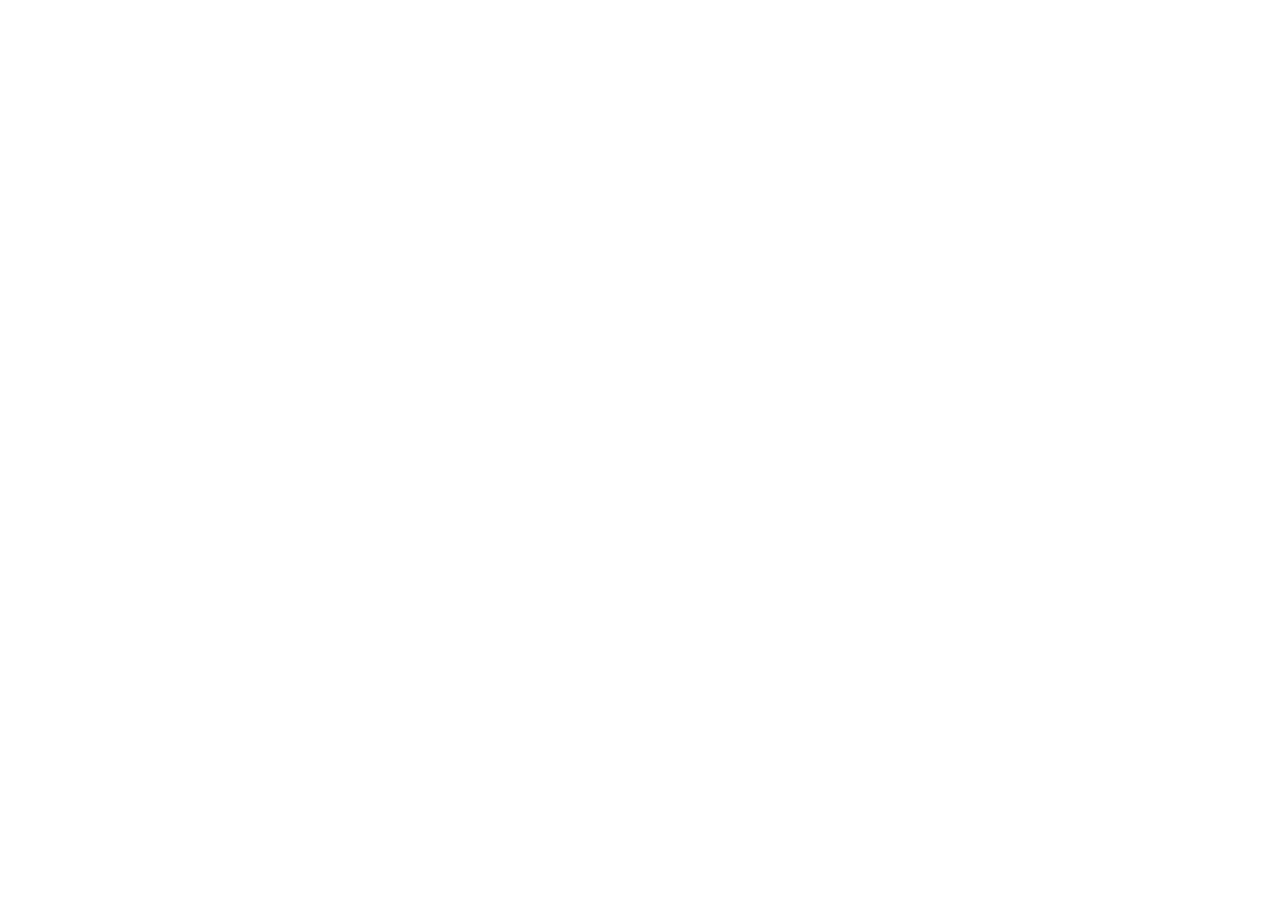
==== avances.html @ f936191b "Initial commit: estructura inicial del proyecto" ====
<!doctype html>
<html lang="es">
<head>
  <meta charset="utf-8">
  <meta name="viewport" content="width=device-width, initial-scale=1">
  <meta name="description" content="Sitio informativo del proyecto Trueque de Conocimiento.">
  <title>Avances | Trueque de Conocimiento</title>
  <!-- Materialize CSS: CDN requerido por la actividad. -->
  <link rel="stylesheet" href="https://cdnjs.cloudflare.com/ajax/libs/materialize/1.0.0/css/materialize.min.css">
  <link rel="stylesheet" href="css/style.css">
</head>
<body>
  <!-- Estructura inicial: desarrollar contenido en una etapa posterior. -->

  <!-- Materialize JavaScript: CDN requerido por la actividad. -->
  <script src="https://cdnjs.cloudflare.com/ajax/libs/materialize/1.0.0/js/materialize.min.js"></script>
  <script src="js/main.js"></script>
</body>
</html>
---- css/style.css ----
/* Estilos propios del sitio. Definir aquí la paleta y los componentes. */
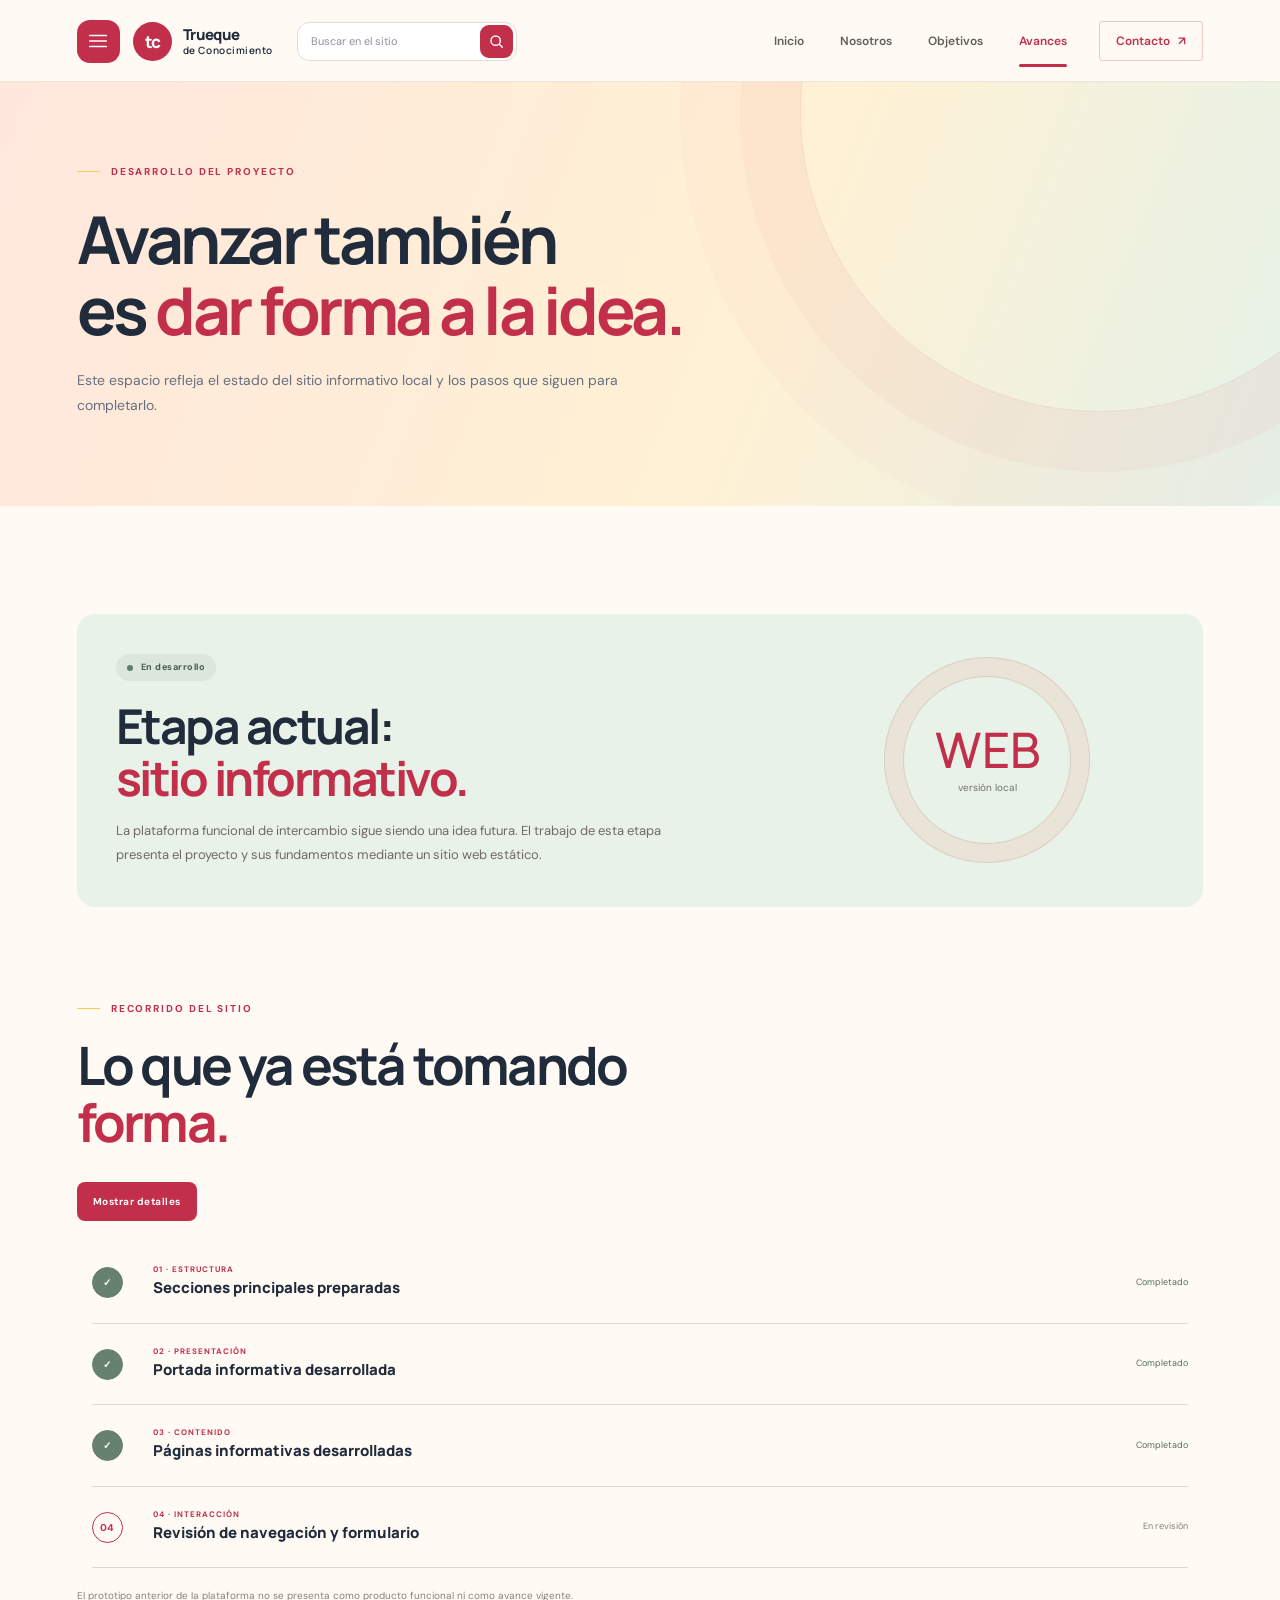
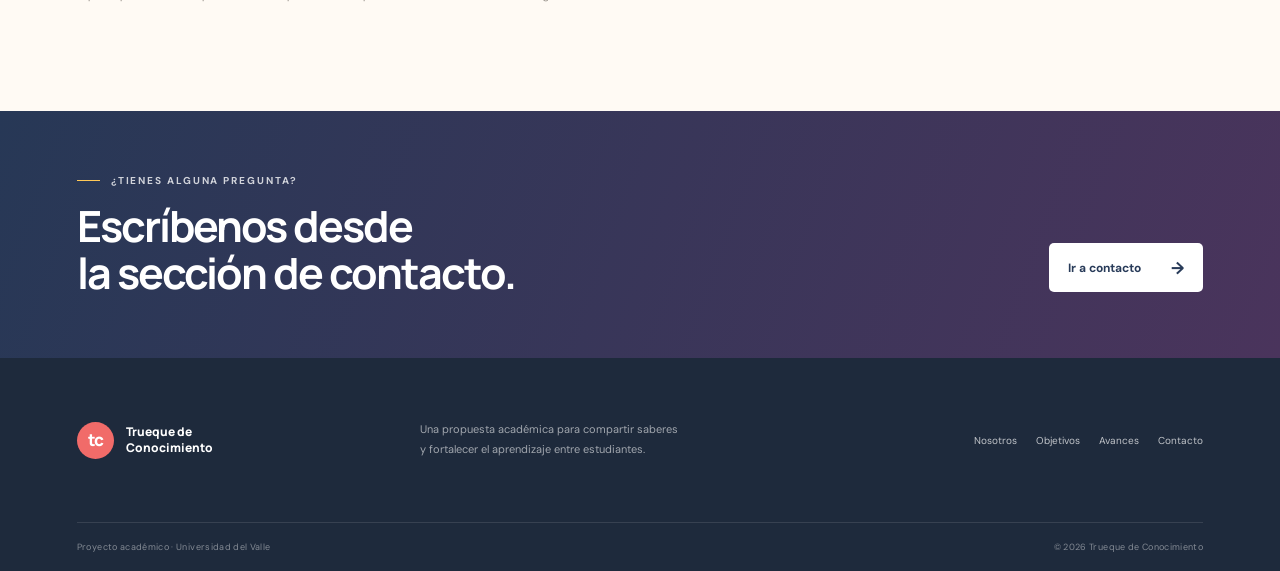
==== commit 3f2d780e: "Implementa estilos base y contenido de las páginas" ====
--- a/avances.html
+++ b/avances.html
@@ -1,19 +1,221 @@
 <!doctype html>
 <html lang="es">
-<head>
-  <meta charset="utf-8">
-  <meta name="viewport" content="width=device-width, initial-scale=1">
-  <meta name="description" content="Sitio informativo del proyecto Trueque de Conocimiento.">
-  <title>Avances | Trueque de Conocimiento</title>
-  <!-- Materialize CSS: CDN requerido por la actividad. -->
-  <link rel="stylesheet" href="https://cdnjs.cloudflare.com/ajax/libs/materialize/1.0.0/css/materialize.min.css">
-  <link rel="stylesheet" href="css/style.css">
-</head>
-<body>
-  <!-- Estructura inicial: desarrollar contenido en una etapa posterior. -->
-
-  <!-- Materialize JavaScript: CDN requerido por la actividad. -->
-  <script src="https://cdnjs.cloudflare.com/ajax/libs/materialize/1.0.0/js/materialize.min.js"></script>
-  <script src="js/main.js"></script>
-</body>
+  <head>
+    <meta charset="utf-8" />
+    <meta name="viewport" content="width=device-width, initial-scale=1" />
+    <meta
+      name="description"
+      content="Estado actual y próximos pasos del sitio informativo Trueque de Conocimiento."
+    />
+    <title>Avances | Trueque de Conocimiento</title>
+    <link rel="preconnect" href="https://fonts.googleapis.com" />
+    <link rel="preconnect" href="https://fonts.gstatic.com" crossorigin />
+    <link
+      href="https://fonts.googleapis.com/css2?family=DM+Sans:wght@400;500;600;700&family=Manrope:wght@400;500;600;700;800&display=swap"
+      rel="stylesheet"
+    />
+    <link
+      rel="stylesheet"
+      href="https://cdnjs.cloudflare.com/ajax/libs/materialize/1.0.0/css/materialize.min.css"
+    />
+    <link rel="stylesheet" href="css/style.css" />
+  </head>
+  <body>
+    <header>
+      <nav class="site-nav" aria-label="Navegación principal">
+        <div class="nav-wrapper container">
+          <a class="brand-logo" href="index.html" aria-label="Trueque de Conocimiento, inicio"
+            ><span class="brand-mark" aria-hidden="true">tc</span
+            ><span class="brand-name">Trueque<span>de Conocimiento</span></span></a
+          >
+          <a
+            href="#menu-movil"
+            data-target="menu-movil"
+            class="sidenav-trigger"
+            aria-label="Abrir menú"
+            ><svg viewBox="0 0 24 24" aria-hidden="true"><path d="M3 6h18M3 12h18M3 18h18" /></svg
+          ></a>
+          <form class="site-search" id="site-search-form" role="search">
+            <label class="visually-hidden" for="site-search">Buscar en el sitio</label
+            ><input
+              id="site-search"
+              name="q"
+              type="search"
+              placeholder="Buscar en el sitio"
+              autocomplete="off"
+              aria-controls="site-search-results"
+            /><button type="submit" aria-label="Buscar">
+              <svg viewBox="0 0 24 24" aria-hidden="true">
+                <circle cx="10.8" cy="10.8" r="6.6" />
+                <path d="m16 16 4.2 4.2" />
+              </svg>
+            </button>
+            <div
+              class="search-results"
+              id="site-search-results"
+              role="region"
+              aria-label="Resultados de búsqueda"
+              aria-live="polite"
+              hidden
+            ></div>
+          </form>
+          <ul class="right hide-on-med-and-down nav-links">
+            <li><a href="index.html">Inicio</a></li>
+            <li><a href="nosotros.html">Nosotros</a></li>
+            <li><a href="objetivos.html">Objetivos</a></li>
+            <li class="active"><a href="avances.html" aria-current="page">Avances</a></li>
+            <li>
+              <a class="nav-contact" href="contacto.html"
+                >Contacto <span aria-hidden="true">↗</span></a
+              >
+            </li>
+          </ul>
+        </div>
+      </nav>
+      <ul class="sidenav" id="menu-movil" aria-label="Menú de navegación">
+        <li class="mobile-brand">
+          <a href="index.html"
+            ><span class="brand-mark" aria-hidden="true">tc</span>Trueque de Conocimiento</a
+          >
+        </li>
+        <li><a href="index.html">Inicio</a></li>
+        <li><a href="nosotros.html">Nosotros</a></li>
+        <li><a href="objetivos.html">Objetivos</a></li>
+        <li class="active"><a href="avances.html" aria-current="page">Avances</a></li>
+        <li><a href="contacto.html">Contacto</a></li>
+      </ul>
+    </header>
+    <main>
+      <section class="page-hero">
+        <div class="container">
+          <p class="eyebrow"><span></span> Desarrollo del proyecto</p>
+          <h1>Avanzar también<br />es <em>dar forma a la idea.</em></h1>
+          <p>
+            Este espacio refleja el estado del sitio informativo local y los pasos que siguen para
+            completarlo.
+          </p>
+        </div>
+      </section>
+      <section class="section-space">
+        <div class="container">
+          <div class="progress-summary">
+            <div>
+              <span class="status-pill"><span></span> En desarrollo</span>
+              <h2>Etapa actual:<br /><em>sitio informativo.</em></h2>
+              <p>
+                La plataforma funcional de intercambio sigue siendo una idea futura. El trabajo de
+                esta etapa presenta el proyecto y sus fundamentos mediante un sitio web estático.
+              </p>
+            </div>
+            <div class="progress-graphic" aria-label="Sitio informativo local">
+              <div class="progress-ring"><strong>WEB</strong><span>versión local</span></div>
+            </div>
+          </div>
+          <div class="section-heading timeline-heading">
+            <div>
+              <p class="eyebrow eyebrow-dark"><span></span> Recorrido del sitio</p>
+              <h2>Lo que ya está tomando<br /><em>forma.</em></h2>
+            </div>
+          </div>
+          <div class="advance-controls" aria-label="Controles de visualización de avances">
+            <button
+              class="btn advance-action"
+              id="toggle-advance-details"
+              type="button"
+              aria-expanded="false"
+              aria-controls="advance-timeline"
+            >
+              Mostrar detalles
+            </button>
+          </div>
+          <div class="timeline-list" id="advance-timeline">
+            <article class="timeline-item complete">
+              <span class="timeline-marker">✓</span>
+              <div>
+                <p>01 · ESTRUCTURA</p>
+                <h3>Secciones principales preparadas</h3>
+                <span class="advance-detail" hidden
+                  >Inicio, Nosotros, Objetivos, Avances y Contacto cuentan con navegación
+                  común.</span
+                >
+              </div>
+              <span class="timeline-state">Completado</span>
+            </article>
+            <article class="timeline-item complete">
+              <span class="timeline-marker">✓</span>
+              <div>
+                <p>02 · PRESENTACIÓN</p>
+                <h3>Portada informativa desarrollada</h3>
+                <span class="advance-detail" hidden
+                  >La página inicial comunica el propósito de la propuesta y sus áreas de
+                  interés.</span
+                >
+              </div>
+              <span class="timeline-state">Completado</span>
+            </article>
+            <article class="timeline-item complete">
+              <span class="timeline-marker">✓</span>
+              <div>
+                <p>03 · CONTENIDO</p>
+                <h3>Páginas informativas desarrolladas</h3>
+                <span class="advance-detail" hidden
+                  >Se presentan misión, visión, objetivos y el estado real del proyecto.</span
+                >
+              </div>
+              <span class="timeline-state">Completado</span>
+            </article>
+            <article class="timeline-item current">
+              <span class="timeline-marker">04</span>
+              <div>
+                <p>04 · INTERACCIÓN</p>
+                <h3>Revisión de navegación y formulario</h3>
+                <span class="advance-detail" hidden
+                  >El menú y los enlaces recorren el sitio; el formulario valida los campos
+                  localmente.</span
+                >
+              </div>
+              <span class="timeline-state">En revisión</span>
+            </article>
+          </div>
+          <p class="proposal-caption">
+            El prototipo anterior de la plataforma no se presenta como producto funcional ni como
+            avance vigente.
+          </p>
+        </div>
+      </section>
+      <section class="page-cta">
+        <div class="container">
+          <div>
+            <p class="eyebrow"><span></span> ¿Tienes alguna pregunta?</p>
+            <h2>Escríbenos desde<br />la sección de contacto.</h2>
+          </div>
+          <a class="btn-large light-button" href="contacto.html"
+            >Ir a contacto <span aria-hidden="true">→</span></a
+          >
+        </div>
+      </section>
+    </main>
+    <footer class="site-footer">
+      <div class="container footer-main">
+        <a class="footer-brand" href="index.html"
+          ><span class="brand-mark" aria-hidden="true">tc</span
+          ><span>Trueque de<br />Conocimiento</span></a
+        >
+        <p>
+          Una propuesta académica para compartir saberes<br />y fortalecer el aprendizaje entre
+          estudiantes.
+        </p>
+        <nav aria-label="Navegación del pie de página">
+          <a href="nosotros.html">Nosotros</a><a href="objetivos.html">Objetivos</a
+          ><a href="avances.html">Avances</a><a href="contacto.html">Contacto</a>
+        </nav>
+      </div>
+      <div class="container footer-bottom">
+        <span>Proyecto académico · Universidad del Valle</span
+        ><span>© <span id="current-year">2026</span> Trueque de Conocimiento</span>
+      </div>
+    </footer>
+    <script src="https://cdnjs.cloudflare.com/ajax/libs/materialize/1.0.0/js/materialize.min.js"></script>
+    <script src="js/main.js"></script>
+  </body>
 </html>
--- a/css/style.css
+++ b/css/style.css
@@ -1 +1,2407 @@
-/* Estilos propios del sitio. Definir aquí la paleta y los componentes. */
+:root {
+  --red: #c12f4b;
+  --red-dark: #48243b;
+  --red-light: #f16b69;
+  --ink: #202b3b;
+  --muted: #727987;
+  --paper: #fffaf4;
+  --sand: #f5eee4;
+  --green: #247d6d;
+  --gold: #ffc857;
+  --body-font: "DM Sans", sans-serif;
+  --display-font: "Manrope", sans-serif;
+}
+
+html {
+  scroll-behavior: smooth;
+}
+body {
+  margin: 0;
+  color: var(--ink);
+  background: var(--paper);
+  font-family: var(--body-font);
+  font-size: 16px;
+  -webkit-font-smoothing: antialiased;
+}
+a {
+  color: inherit;
+}
+.container {
+  width: min(1160px, 88%);
+}
+.site-nav {
+  height: 82px;
+  line-height: 82px;
+  background: var(--paper);
+  box-shadow: none;
+  border-bottom: 1px solid rgba(39, 39, 37, 0.08);
+}
+.site-nav .nav-wrapper {
+  display: flex;
+  align-items: center;
+  justify-content: space-between;
+  height: 82px;
+  line-height: normal;
+}
+.site-nav .brand-logo {
+  position: static;
+  left: auto;
+  display: inline-flex;
+  flex: 0 0 auto;
+  align-items: center;
+  gap: 11px;
+  height: auto;
+  transform: none;
+  color: var(--ink);
+  font-family: var(--display-font);
+  font-size: 15px;
+  font-weight: 800;
+  letter-spacing: -0.6px;
+  white-space: nowrap;
+}
+.brand-mark {
+  display: inline-grid;
+  width: 39px;
+  height: 39px;
+  place-items: center;
+  border-radius: 50%;
+  color: #fff;
+  background: var(--red);
+  font-family: var(--display-font);
+  font-size: 17px;
+  font-weight: 800;
+  letter-spacing: -1.5px;
+}
+.brand-name {
+  display: flex;
+  flex-direction: column;
+  gap: 2px;
+  line-height: 1.15;
+}
+.brand-name span {
+  display: block;
+  margin: 0;
+  padding: 0;
+  font-size: 10px;
+  font-weight: 600;
+  letter-spacing: 0.55px;
+}
+.site-nav .nav-links {
+  display: flex;
+  float: none;
+  height: 100%;
+  align-items: center;
+  gap: 2px;
+  margin: 0;
+}
+.site-nav .nav-links li {
+  float: none;
+  height: 100%;
+}
+.site-nav .nav-links li a {
+  position: relative;
+  display: flex;
+  height: 100%;
+  align-items: center;
+  padding: 0 17px;
+  color: #625e59;
+  font-size: 12px;
+  font-weight: 600;
+  line-height: normal;
+  transition: color 0.2s ease;
+}
+.nav-links li a:hover,
+.nav-links li.active a {
+  color: var(--red);
+  background: transparent;
+}
+.site-nav .nav-links li.active {
+  background: transparent;
+}
+.nav-links li.active a::after {
+  position: absolute;
+  right: 23px;
+  bottom: 20px;
+  left: 23px;
+  height: 2px;
+  background: var(--red);
+  content: "";
+}
+.site-nav .nav-links .nav-contact {
+  height: 40px;
+  margin-left: 13px;
+  padding: 0 16px;
+  border: 1px solid rgba(166, 25, 46, 0.25);
+  border-radius: 3px;
+  color: var(--red);
+}
+.nav-links .nav-contact:hover {
+  color: white;
+  background: var(--red);
+}
+.nav-contact span {
+  margin-left: 8px;
+}
+.sidenav-trigger svg {
+  width: 25px;
+  height: 25px;
+  margin-top: 28px;
+  fill: none;
+  stroke: var(--ink);
+  stroke-linecap: round;
+  stroke-width: 1.8;
+}
+.sidenav .mobile-brand {
+  height: 88px;
+  margin-bottom: 12px;
+  background: var(--paper);
+}
+.sidenav .mobile-brand a {
+  display: flex;
+  align-items: center;
+  gap: 12px;
+  height: 88px;
+  font-family: var(--display-font);
+  font-weight: 800;
+  line-height: normal;
+}
+.sidenav .mobile-brand .brand-mark {
+  display: inline-grid;
+  width: 39px;
+  height: 39px;
+  flex: 0 0 39px;
+  place-items: center;
+  font-size: 17px;
+  line-height: 1;
+}
+.sidenav li.active {
+  background: #f4ebe8;
+}
+.sidenav li.active a,
+.sidenav li a:hover {
+  color: var(--red);
+  background: transparent;
+}
+
+.hero-section {
+  position: relative;
+  overflow: hidden;
+  min-height: 610px;
+  color: #fff;
+  background: var(--red);
+}
+.hero-section::before {
+  position: absolute;
+  top: -420px;
+  right: -150px;
+  width: 880px;
+  height: 880px;
+  border: 1px solid rgba(255, 255, 255, 0.1);
+  border-radius: 50%;
+  content: "";
+}
+.hero-section::after {
+  position: absolute;
+  top: -332px;
+  right: -67px;
+  width: 714px;
+  height: 714px;
+  border: 1px solid rgba(255, 255, 255, 0.1);
+  border-radius: 50%;
+  content: "";
+}
+.hero-grid {
+  position: relative;
+  z-index: 1;
+  display: grid;
+  min-height: 560px;
+  grid-template-columns: 1.03fr 0.97fr;
+  align-items: center;
+}
+.hero-copy {
+  padding: 65px 0 48px;
+}
+.eyebrow {
+  display: flex;
+  align-items: center;
+  gap: 11px;
+  margin: 0 0 25px;
+  color: rgba(255, 255, 255, 0.78);
+  font-size: 10px;
+  font-weight: 700;
+  letter-spacing: 1.9px;
+  text-transform: uppercase;
+}
+.eyebrow > span {
+  display: inline-block;
+  width: 23px;
+  height: 1px;
+  background: var(--gold);
+}
+.hero-copy h1,
+h2 {
+  margin: 0;
+  font-family: var(--display-font);
+  font-size: clamp(42px, 5.4vw, 70px);
+  font-weight: 700;
+  line-height: 1.08;
+  letter-spacing: -4px;
+}
+.hero-copy h1 em,
+h2 em {
+  color: #f0c67c;
+  font-style: normal;
+}
+.hero-description {
+  max-width: 475px;
+  margin: 24px 0 0;
+  color: rgba(255, 255, 255, 0.82);
+  font-size: 15px;
+  line-height: 1.8;
+}
+.hero-actions {
+  display: flex;
+  flex-wrap: wrap;
+  align-items: center;
+  gap: 25px;
+  margin-top: 30px;
+}
+.primary-button,
+.light-button {
+  display: inline-flex;
+  align-items: center;
+  justify-content: center;
+  gap: 30px;
+  height: 49px;
+  padding: 0 19px;
+  border-radius: 3px;
+  font-family: var(--body-font);
+  font-size: 12px;
+  font-weight: 700;
+  letter-spacing: 0;
+  text-transform: none;
+  box-shadow: none;
+  transition:
+    transform 0.2s ease,
+    background 0.2s ease;
+}
+.primary-button {
+  color: var(--red);
+  background: #fff;
+}
+.primary-button:hover {
+  color: var(--red-dark);
+  background: #f8eee9;
+  box-shadow: none;
+  transform: translateY(-2px);
+}
+.primary-button span,
+.light-button span {
+  font-size: 17px;
+}
+.text-link {
+  color: white;
+  font-size: 12px;
+  font-weight: 600;
+  text-underline-offset: 5px;
+}
+.text-link span {
+  padding-left: 5px;
+}
+.hero-note {
+  display: flex;
+  align-items: center;
+  gap: 12px;
+  margin-top: 43px;
+  color: rgba(255, 255, 255, 0.67);
+  font-size: 11px;
+}
+.note-line {
+  width: 29px;
+  height: 1px;
+  background: rgba(255, 255, 255, 0.55);
+}
+.hero-art {
+  position: relative;
+  display: grid;
+  width: min(100%, 470px);
+  height: 430px;
+  margin: auto;
+  place-items: center;
+}
+.art-orbit {
+  position: absolute;
+  width: 330px;
+  height: 330px;
+  border: 1px solid rgba(255, 255, 255, 0.28);
+  border-radius: 50%;
+}
+.orbit-two {
+  width: 245px;
+  height: 245px;
+  border-style: dashed;
+  border-color: rgba(255, 255, 255, 0.32);
+}
+.art-center {
+  position: relative;
+  z-index: 1;
+  display: flex;
+  width: 166px;
+  height: 166px;
+  flex-direction: column;
+  align-items: center;
+  justify-content: center;
+  border-radius: 50%;
+  color: var(--red-dark);
+  background: #f7eee5;
+  box-shadow: 0 22px 55px rgba(75, 9, 24, 0.19);
+  text-align: center;
+}
+.art-center svg {
+  width: 76px;
+  height: 76px;
+  fill: none;
+  stroke: var(--red);
+  stroke-linecap: round;
+  stroke-linejoin: round;
+  stroke-width: 2.6;
+}
+.art-center svg circle {
+  fill: #f7eee5;
+}
+.art-center span {
+  margin-top: -3px;
+  font-family: var(--display-font);
+  font-size: 11px;
+  font-weight: 800;
+  line-height: 1.3;
+}
+.art-label {
+  position: absolute;
+  z-index: 2;
+  padding: 10px 14px;
+  border: 1px solid rgba(255, 255, 255, 0.29);
+  border-radius: 2px;
+  color: #fff;
+  background: rgba(131, 14, 36, 0.38);
+  font-size: 9px;
+  font-weight: 700;
+  letter-spacing: 1.5px;
+}
+.label-top {
+  top: 68px;
+  right: 51px;
+}
+.label-bottom {
+  bottom: 65px;
+  left: 49px;
+}
+.label-dot {
+  display: inline-block;
+  width: 6px;
+  height: 6px;
+  margin-right: 8px;
+  border-radius: 50%;
+}
+.dot-coral {
+  background: #ff9b86;
+}
+.dot-gold {
+  background: var(--gold);
+}
+.art-spark {
+  position: absolute;
+  color: var(--gold);
+}
+.spark-one {
+  top: 72px;
+  left: 81px;
+  font-size: 23px;
+}
+.spark-two {
+  right: 56px;
+  bottom: 93px;
+  color: #f6a094;
+  font-size: 26px;
+}
+.hero-bottom {
+  position: relative;
+  z-index: 1;
+  display: flex;
+  height: 50px;
+  align-items: center;
+  gap: 13px;
+  color: rgba(255, 255, 255, 0.63);
+  font-size: 9px;
+  letter-spacing: 1px;
+  text-transform: uppercase;
+}
+.hero-bottom-rule {
+  width: 42px;
+  height: 1px;
+  background: rgba(255, 255, 255, 0.48);
+}
+
+.page-hero {
+  position: relative;
+  overflow: hidden;
+  padding: 82px 0 88px;
+  color: #fff;
+  background: var(--red);
+}
+.page-hero::after {
+  position: absolute;
+  top: -270px;
+  right: -120px;
+  width: 600px;
+  height: 600px;
+  border: 1px solid rgba(255, 255, 255, 0.13);
+  border-radius: 50%;
+  box-shadow:
+    0 0 0 60px rgba(255, 255, 255, 0.025),
+    0 0 0 120px rgba(255, 255, 255, 0.025);
+  content: "";
+}
+.page-hero .container {
+  position: relative;
+  z-index: 1;
+}
+.page-hero h1 {
+  max-width: 800px;
+  margin: 0;
+  font-family: var(--display-font);
+  font-size: clamp(43px, 5.2vw, 66px);
+  font-weight: 700;
+  line-height: 1.08;
+  letter-spacing: -3.5px;
+}
+.page-hero h1 em {
+  color: #f0c67c;
+  font-style: normal;
+}
+.page-hero > .container > p:last-child {
+  max-width: 580px;
+  margin: 21px 0 0;
+  color: rgba(255, 255, 255, 0.8);
+  font-size: 14px;
+  line-height: 1.8;
+}
+.purpose-grid {
+  display: grid;
+  grid-template-columns: 1fr 1fr;
+  gap: 20px;
+}
+.purpose-card {
+  position: relative;
+  min-height: 340px;
+  padding: 37px 36px;
+  overflow: hidden;
+  background: #f0ebe2;
+}
+.purpose-card-dark {
+  color: #fff;
+  background: var(--red-dark);
+}
+.purpose-card .eyebrow {
+  margin: 28px 0 18px;
+}
+.purpose-card h2 {
+  font-size: clamp(27px, 3vw, 38px);
+  line-height: 1.18;
+  letter-spacing: -1.7px;
+}
+.purpose-card > p:last-child {
+  max-width: 420px;
+  margin: 19px 0 0;
+  color: #6c675f;
+  font-size: 13px;
+  line-height: 1.85;
+}
+.purpose-card-dark > p:last-child {
+  color: rgba(255, 255, 255, 0.72);
+}
+.purpose-number {
+  position: absolute;
+  top: 24px;
+  right: 29px;
+  color: rgba(39, 39, 37, 0.16);
+  font-family: var(--display-font);
+  font-size: 48px;
+  font-weight: 800;
+}
+.purpose-card-dark .purpose-number {
+  color: rgba(255, 255, 255, 0.2);
+}
+.team-intro {
+  display: grid;
+  grid-template-columns: 1fr 0.72fr;
+  gap: 70px;
+  align-items: end;
+  margin: 96px 0 33px;
+}
+.team-intro h2 {
+  font-size: clamp(35px, 4vw, 48px);
+  letter-spacing: -2.3px;
+}
+.team-intro h2 em {
+  color: var(--red);
+  font-style: normal;
+}
+.team-intro > p {
+  margin: 0 0 4px;
+  color: #706a63;
+  font-size: 14px;
+  line-height: 1.9;
+}
+.team-values {
+  display: grid;
+  grid-template-columns: repeat(3, 1fr);
+  border-top: 1px solid #ddd6ca;
+}
+.team-values > div {
+  padding: 25px 23px 0 0;
+}
+.team-values > div + div {
+  padding-left: 23px;
+  border-left: 1px solid #ddd6ca;
+}
+.team-values span {
+  color: var(--red);
+  font-size: 10px;
+  font-weight: 700;
+  letter-spacing: 1px;
+}
+.team-values h3 {
+  margin: 11px 0 7px;
+  font-family: var(--display-font);
+  font-size: 18px;
+  font-weight: 800;
+}
+.team-values p {
+  max-width: 280px;
+  margin: 0;
+  color: #77716a;
+  font-size: 12px;
+  line-height: 1.75;
+}
+.main-objective {
+  display: grid;
+  grid-template-columns: 140px 1fr;
+  gap: 36px;
+  align-items: start;
+  margin-bottom: 100px;
+  padding: 42px;
+  color: #fff;
+  background: var(--red-dark);
+}
+.objective-stamp {
+  display: grid;
+  width: 104px;
+  height: 104px;
+  place-content: center;
+  border: 1px solid rgba(255, 255, 255, 0.36);
+  border-radius: 50%;
+  color: #f0c67c;
+  font-size: 9px;
+  font-weight: 700;
+  letter-spacing: 1px;
+  line-height: 1.7;
+  text-align: center;
+}
+.main-objective .eyebrow {
+  margin: 0 0 18px;
+}
+.main-objective h2 {
+  max-width: 820px;
+  font-size: clamp(21px, 2.5vw, 31px);
+  font-weight: 500;
+  line-height: 1.55;
+  letter-spacing: -0.7px;
+}
+.objective-heading {
+  align-items: end;
+}
+.objective-list {
+  border-top: 1px solid #ded7cc;
+}
+.objective-list article {
+  display: grid;
+  grid-template-columns: 70px 1fr 30px;
+  gap: 10px;
+  align-items: center;
+  padding: 23px 0;
+  border-bottom: 1px solid #ded7cc;
+}
+.objective-list article > span:first-child {
+  color: var(--red);
+  font-size: 11px;
+  font-weight: 700;
+}
+.objective-list h3 {
+  margin: 0 0 6px;
+  font-family: var(--display-font);
+  font-size: 17px;
+  font-weight: 800;
+  letter-spacing: -0.4px;
+}
+.objective-list p {
+  margin: 0;
+  color: #77716a;
+  font-size: 12px;
+  line-height: 1.7;
+}
+.objective-symbol {
+  color: #a59c90;
+  font-size: 17px;
+  text-align: right;
+}
+.page-cta {
+  padding: 62px 0;
+  color: #fff;
+  background: var(--red-dark);
+}
+.page-cta .container {
+  display: flex;
+  align-items: end;
+  justify-content: space-between;
+  gap: 30px;
+}
+.page-cta .eyebrow {
+  margin-bottom: 15px;
+}
+.page-cta h2 {
+  font-size: clamp(32px, 3.5vw, 43px);
+  letter-spacing: -2px;
+}
+.progress-summary {
+  display: grid;
+  grid-template-columns: 1fr 0.55fr;
+  gap: 50px;
+  align-items: center;
+  margin-bottom: 94px;
+  padding: 39px;
+  background: #f1ece3;
+}
+.status-pill {
+  display: inline-flex;
+  align-items: center;
+  gap: 8px;
+  padding: 7px 11px;
+  border-radius: 30px;
+  color: #425d50;
+  background: #dce6dc;
+  font-size: 9px;
+  font-weight: 700;
+  letter-spacing: 0.5px;
+}
+.status-pill span {
+  width: 6px;
+  height: 6px;
+  border-radius: 50%;
+  background: #58816b;
+}
+.progress-summary h2 {
+  margin-top: 19px;
+  font-size: clamp(34px, 4vw, 48px);
+  letter-spacing: -2.5px;
+}
+.progress-summary h2 em {
+  color: var(--red);
+  font-style: normal;
+}
+.progress-summary > div:first-child > p {
+  max-width: 570px;
+  margin: 15px 0 0;
+  color: #706a63;
+  font-size: 13px;
+  line-height: 1.85;
+}
+.progress-graphic {
+  display: grid;
+  min-height: 215px;
+  place-items: center;
+}
+.progress-ring {
+  display: flex;
+  width: 168px;
+  height: 168px;
+  flex-direction: column;
+  align-items: center;
+  justify-content: center;
+  border: 1px solid #d9cfc0;
+  border-radius: 50%;
+  box-shadow:
+    0 0 0 18px #eae3d8,
+    0 0 0 19px #d9cfc0;
+}
+.progress-ring strong {
+  color: var(--red);
+  font-family: var(--display-font);
+  font-size: 49px;
+  line-height: 1;
+}
+.progress-ring span {
+  margin-top: 6px;
+  color: #77716a;
+  font-size: 10px;
+}
+.timeline-heading {
+  margin-bottom: 30px;
+}
+.timeline-list {
+  border-top: 1px solid #dfd8cd;
+}
+.timeline-item {
+  display: grid;
+  grid-template-columns: 44px 1fr auto;
+  gap: 17px;
+  align-items: center;
+  padding: 21px 0;
+  border-bottom: 1px solid #dfd8cd;
+}
+.timeline-marker {
+  display: grid;
+  width: 31px;
+  height: 31px;
+  place-items: center;
+  border: 1px solid #c9c0b4;
+  border-radius: 50%;
+  color: #90887f;
+  font-size: 10px;
+  font-weight: 700;
+}
+.timeline-item.complete .timeline-marker {
+  border-color: #66816e;
+  color: #fff;
+  background: #66816e;
+}
+.timeline-item.current .timeline-marker {
+  border-color: var(--red);
+  color: var(--red);
+}
+.timeline-item > div > p {
+  margin: 0 0 5px;
+  color: var(--red);
+  font-size: 8px;
+  font-weight: 700;
+  letter-spacing: 1px;
+}
+.timeline-item h3 {
+  margin: 0 0 5px;
+  font-family: var(--display-font);
+  font-size: 15px;
+  font-weight: 800;
+}
+.timeline-item > div > span {
+  color: #77716a;
+  font-size: 11px;
+  line-height: 1.6;
+}
+.timeline-state {
+  color: #847d74;
+  font-size: 9px;
+}
+.timeline-item.complete .timeline-state {
+  color: #52705b;
+}
+.contact-layout {
+  display: grid;
+  grid-template-columns: 0.8fr 1.1fr;
+  gap: 90px;
+  align-items: start;
+}
+.contact-copy h2 {
+  font-size: clamp(38px, 4.4vw, 53px);
+  letter-spacing: -2.6px;
+}
+.contact-copy h2 em {
+  color: var(--red);
+  font-style: normal;
+}
+.contact-copy > p:not(.eyebrow) {
+  margin: 21px 0;
+  color: #706a63;
+  font-size: 13px;
+  line-height: 1.85;
+}
+.contact-note {
+  display: flex;
+  align-items: center;
+  gap: 12px;
+  margin-top: 28px;
+  padding: 15px;
+  background: #f0ebe2;
+}
+.contact-note > span {
+  color: var(--red);
+  font-size: 20px;
+}
+.contact-note p {
+  margin: 0;
+  color: #68625b;
+  font-size: 11px;
+}
+.contact-form {
+  padding: 32px;
+  background: #f2eee7;
+}
+.contact-form .input-field {
+  margin: 0 0 23px;
+}
+.contact-form label {
+  display: block;
+  margin: 0 0 9px;
+  color: #48443f;
+  font-size: 11px;
+  font-weight: 700;
+}
+.contact-form input[type="text"],
+.contact-form input[type="email"],
+.contact-form textarea {
+  box-sizing: border-box;
+  height: 45px;
+  margin: 0;
+  padding: 0 12px;
+  border: 1px solid #d8d0c5;
+  border-bottom: 1px solid #d8d0c5;
+  border-radius: 2px;
+  background: #fbf9f5;
+  box-shadow: none;
+  font-family: var(--body-font);
+  font-size: 12px;
+}
+.contact-form textarea.materialize-textarea {
+  min-height: 120px;
+  padding: 12px;
+  resize: vertical;
+}
+.contact-form input:focus,
+.contact-form textarea:focus {
+  border: 1px solid var(--red) !important;
+  border-bottom: 1px solid var(--red) !important;
+  box-shadow: 0 0 0 2px rgba(166, 25, 46, 0.08) !important;
+}
+.contact-form input::placeholder,
+.contact-form textarea::placeholder {
+  color: #a39b91;
+}
+.field-error {
+  display: block;
+  min-height: 14px;
+  margin-top: 4px;
+  color: #a6192e;
+  font-size: 10px;
+}
+.contact-form .primary-button {
+  border: 0;
+  cursor: pointer;
+}
+.form-status {
+  min-height: 18px;
+  margin: 13px 0 0;
+  color: #425d50;
+  font-size: 11px;
+  line-height: 1.6;
+}
+
+.section-space {
+  padding: 108px 0;
+}
+.intro-section {
+  background: var(--paper);
+}
+.intro-grid {
+  display: grid;
+  grid-template-columns: 1fr 0.72fr;
+  gap: 90px;
+  align-items: center;
+}
+.eyebrow-dark {
+  margin-bottom: 21px;
+  color: var(--red);
+}
+.intro-grid h2,
+.section-heading h2 {
+  font-size: clamp(36px, 4.4vw, 53px);
+  letter-spacing: -2.8px;
+}
+.intro-grid h2 em,
+.section-heading h2 em {
+  color: var(--red);
+}
+.intro-copy p {
+  margin: 0 0 22px;
+  color: #6d6964;
+  font-size: 15px;
+  line-height: 1.9;
+}
+.underlined-link {
+  display: inline-block;
+  padding-bottom: 6px;
+  border-bottom: 1px solid rgba(166, 25, 46, 0.4);
+  color: var(--red);
+  font-size: 12px;
+  font-weight: 700;
+}
+.underlined-link span {
+  margin-left: 15px;
+  font-size: 16px;
+}
+.ways-section {
+  background: #f2eee7;
+}
+.section-heading {
+  display: flex;
+  align-items: end;
+  justify-content: space-between;
+  margin-bottom: 38px;
+}
+.section-side-note {
+  max-width: 250px;
+  margin: 0 2% 6px 20px;
+  color: var(--muted);
+  font-size: 12px;
+  line-height: 1.8;
+}
+.feature-row {
+  margin: 0 -12px;
+}
+.feature-row .col {
+  padding: 0 12px;
+}
+.feature-card {
+  position: relative;
+  min-height: 276px;
+  margin: 0;
+  padding: 27px 25px 36px;
+  overflow: hidden;
+  border-radius: 3px;
+  box-shadow: 0 12px 28px rgba(38, 34, 28, 0.045);
+  transition:
+    transform 0.25s ease,
+    box-shadow 0.25s ease;
+}
+.feature-card:hover {
+  box-shadow: 0 18px 34px rgba(38, 34, 28, 0.1);
+  transform: translateY(-5px);
+}
+.feature-card-red {
+  background: #fbf9f5;
+}
+.feature-card-sand {
+  background: #e9e1d4;
+}
+.feature-card-green {
+  background: #e3e9e3;
+}
+.feature-icon {
+  display: grid;
+  width: 43px;
+  height: 43px;
+  margin-bottom: 23px;
+  place-items: center;
+  border-radius: 50%;
+}
+.feature-icon svg {
+  width: 25px;
+  height: 25px;
+  fill: none;
+  stroke: currentColor;
+  stroke-linecap: round;
+  stroke-linejoin: round;
+  stroke-width: 1.7;
+}
+.icon-red {
+  color: var(--red);
+  background: #f5e5e3;
+}
+.icon-sand {
+  color: #826547;
+  background: #ded0bd;
+}
+.icon-green {
+  color: var(--green);
+  background: #d3ddd4;
+}
+.card-index {
+  margin: 0 0 8px;
+  color: #948c82;
+  font-size: 8px;
+  font-weight: 700;
+  letter-spacing: 1.2px;
+}
+.feature-card h3 {
+  margin: 0 0 12px;
+  font-family: var(--display-font);
+  font-size: 19px;
+  font-weight: 800;
+  letter-spacing: -0.55px;
+}
+.feature-card > p:last-of-type {
+  max-width: 270px;
+  margin: 0;
+  color: #706a63;
+  font-size: 12px;
+  line-height: 1.8;
+}
+.card-arrow {
+  position: absolute;
+  right: 22px;
+  bottom: 20px;
+  color: var(--red);
+  font-size: 17px;
+}
+.proposal-caption {
+  margin: 19px 0 0;
+  color: #89837c;
+  font-size: 10px;
+}
+
+.closing-section {
+  position: relative;
+  overflow: hidden;
+  padding: 75px 0 82px;
+  color: white;
+  background: var(--red-dark);
+}
+.closing-content {
+  position: relative;
+  z-index: 1;
+  display: flex;
+  align-items: end;
+  justify-content: space-between;
+  gap: 30px;
+}
+.closing-content .eyebrow {
+  margin-bottom: 17px;
+}
+.closing-content h2 {
+  font-size: clamp(36px, 4vw, 50px);
+  letter-spacing: -2.8px;
+}
+.closing-content h2 em {
+  color: #f0c67c;
+}
+.light-button {
+  flex: 0 0 auto;
+  margin-bottom: 4px;
+  color: var(--red-dark);
+  background: #fff;
+}
+.light-button:hover {
+  color: var(--red-dark);
+  background: #f6e8dc;
+  box-shadow: none;
+  transform: translateY(-2px);
+}
+.closing-decoration {
+  position: absolute;
+  right: -30px;
+  bottom: -170px;
+  color: rgba(255, 255, 255, 0.045);
+  font-family: var(--display-font);
+  font-size: 420px;
+  font-weight: 800;
+  letter-spacing: -40px;
+}
+
+.site-footer {
+  color: rgba(255, 255, 255, 0.78);
+  background: #282725;
+}
+.footer-main {
+  display: grid;
+  min-height: 164px;
+  grid-template-columns: 1fr 1.2fr 1.2fr;
+  align-items: center;
+  gap: 30px;
+}
+.footer-brand {
+  display: flex;
+  align-items: center;
+  gap: 12px;
+  color: #fff;
+  font-family: var(--display-font);
+  font-size: 12px;
+  font-weight: 800;
+  line-height: 1.35;
+}
+.footer-brand .brand-mark {
+  width: 37px;
+  height: 37px;
+  color: #fff;
+  background: var(--red-light);
+}
+.footer-main > p {
+  color: rgba(255, 255, 255, 0.58);
+  font-size: 11px;
+  line-height: 1.8;
+}
+.footer-main nav {
+  display: flex;
+  width: auto;
+  height: auto;
+  align-items: center;
+  justify-content: flex-end;
+  gap: 19px;
+  margin: 0;
+  padding: 0;
+  color: inherit;
+  background: transparent;
+  line-height: normal;
+  box-shadow: none;
+}
+.footer-main nav a {
+  display: inline-flex;
+  height: auto;
+  align-items: center;
+  padding: 8px 0;
+  color: rgba(255, 255, 255, 0.72);
+  font-size: 10px;
+  line-height: normal;
+}
+.footer-main nav a:hover {
+  color: white;
+  background: transparent;
+}
+.footer-bottom {
+  display: flex;
+  min-height: 49px;
+  align-items: center;
+  justify-content: space-between;
+  border-top: 1px solid rgba(255, 255, 255, 0.11);
+  color: rgba(255, 255, 255, 0.45);
+  font-size: 9px;
+  letter-spacing: 0.35px;
+}
+
+@media (max-width: 992px) {
+  .container {
+    width: 90%;
+  }
+  .hero-grid {
+    grid-template-columns: 1fr 0.8fr;
+  }
+  .hero-art {
+    transform: scale(0.86);
+  }
+  .intro-grid {
+    gap: 40px;
+  }
+  .site-nav .nav-links li a {
+    padding: 0 10px;
+  }
+  .site-nav .nav-links .nav-contact {
+    margin-left: 5px;
+    padding: 0 11px;
+  }
+  .footer-main {
+    grid-template-columns: 1fr 1fr;
+    padding: 28px 0;
+  }
+  .footer-main nav {
+    grid-column: 1 / -1;
+    justify-content: flex-start;
+  }
+  .contact-layout {
+    gap: 45px;
+  }
+}
+@media (max-width: 600px) {
+  .container {
+    width: 88%;
+  }
+  .site-nav,
+  .site-nav .nav-wrapper {
+    height: 70px;
+    line-height: 70px;
+  }
+  .site-nav .brand-logo {
+    height: auto;
+    line-height: normal;
+  }
+  .site-nav .sidenav-trigger {
+    display: block;
+    float: none;
+    width: 44px;
+    height: 70px;
+    margin: 0;
+    line-height: 70px;
+  }
+  .site-nav .sidenav-trigger svg {
+    margin-top: 22px;
+  }
+  .brand-mark {
+    width: 35px;
+    height: 35px;
+  }
+  .hero-section {
+    min-height: auto;
+  }
+  .hero-grid {
+    display: flex;
+    min-height: 0;
+    flex-direction: column;
+    align-items: stretch;
+  }
+  .hero-copy {
+    padding: 62px 0 8px;
+  }
+  .eyebrow {
+    font-size: 8px;
+    letter-spacing: 1.35px;
+  }
+  .hero-copy h1 {
+    font-size: clamp(44px, 13vw, 60px);
+    letter-spacing: -3px;
+  }
+  .hero-description {
+    max-width: 410px;
+    font-size: 13px;
+  }
+  .hero-actions {
+    gap: 17px;
+  }
+  .primary-button {
+    gap: 17px;
+    padding: 0 14px;
+    font-size: 11px;
+  }
+  .text-link {
+    font-size: 11px;
+  }
+  .hero-note {
+    margin-top: 28px;
+  }
+  .hero-art {
+    width: 100%;
+    height: 325px;
+    margin: 0 auto -5px;
+    transform: scale(0.82);
+  }
+  .art-orbit {
+    width: 300px;
+    height: 300px;
+  }
+  .orbit-two {
+    width: 225px;
+    height: 225px;
+  }
+  .label-top {
+    top: 42px;
+    right: 1px;
+  }
+  .label-bottom {
+    bottom: 39px;
+    left: 2px;
+  }
+  .hero-bottom {
+    height: 44px;
+    font-size: 7px;
+  }
+  .section-space {
+    padding: 72px 0;
+  }
+  .intro-grid {
+    grid-template-columns: 1fr;
+    gap: 22px;
+  }
+  .intro-grid h2,
+  .section-heading h2 {
+    font-size: 39px;
+    letter-spacing: -2.3px;
+  }
+  .intro-copy p {
+    font-size: 13px;
+  }
+  .section-heading {
+    display: block;
+    margin-bottom: 27px;
+  }
+  .section-side-note {
+    max-width: 300px;
+    margin: 19px 0 0;
+  }
+  .feature-row .col + .col {
+    margin-top: 15px;
+  }
+  .feature-card {
+    min-height: 245px;
+  }
+  .closing-section {
+    padding: 58px 0 62px;
+  }
+  .closing-content {
+    display: block;
+  }
+  .closing-content h2 {
+    font-size: 39px;
+    letter-spacing: -2.3px;
+  }
+  .light-button {
+    margin-top: 27px;
+  }
+  .footer-main {
+    display: flex;
+    flex-direction: column;
+    align-items: flex-start;
+    gap: 16px;
+    padding: 34px 0 24px;
+  }
+  .footer-main > p {
+    margin: 0;
+  }
+  .footer-main nav {
+    flex-wrap: wrap;
+    gap: 10px 18px;
+  }
+  .footer-bottom {
+    min-height: 60px;
+    gap: 14px;
+    font-size: 8px;
+  }
+  .page-hero {
+    padding: 63px 0 66px;
+  }
+  .page-hero h1 {
+    font-size: clamp(39px, 11vw, 54px);
+    letter-spacing: -2.6px;
+  }
+  .page-hero > .container > p:last-child {
+    font-size: 12px;
+  }
+  .purpose-grid {
+    grid-template-columns: 1fr;
+    gap: 14px;
+  }
+  .purpose-card {
+    min-height: 310px;
+    padding: 29px 25px;
+  }
+  .team-intro {
+    grid-template-columns: 1fr;
+    gap: 15px;
+    margin: 70px 0 27px;
+  }
+  .team-intro h2 {
+    font-size: 38px;
+  }
+  .team-values {
+    grid-template-columns: 1fr;
+  }
+  .team-values > div,
+  .team-values > div + div {
+    padding: 18px 0;
+    border-left: 0;
+    border-bottom: 1px solid #ddd6ca;
+  }
+  .team-values p {
+    max-width: none;
+  }
+  .main-objective {
+    grid-template-columns: 1fr;
+    gap: 20px;
+    margin-bottom: 70px;
+    padding: 26px;
+  }
+  .objective-stamp {
+    width: 80px;
+    height: 80px;
+  }
+  .main-objective h2 {
+    font-size: 21px;
+  }
+  .objective-heading {
+    display: block;
+  }
+  .objective-list article {
+    grid-template-columns: 33px 1fr 20px;
+    gap: 8px;
+  }
+  .objective-list h3 {
+    font-size: 14px;
+  }
+  .objective-list p {
+    font-size: 11px;
+  }
+  .page-cta {
+    padding: 46px 0;
+  }
+  .page-cta .container {
+    display: block;
+  }
+  .page-cta h2 {
+    font-size: 34px;
+  }
+  .page-cta .light-button {
+    margin-top: 22px;
+  }
+  .progress-summary {
+    grid-template-columns: 1fr;
+    gap: 15px;
+    margin-bottom: 66px;
+    padding: 24px;
+  }
+  .progress-graphic {
+    min-height: 185px;
+  }
+  .progress-ring {
+    width: 140px;
+    height: 140px;
+  }
+  .timeline-item {
+    grid-template-columns: 36px 1fr;
+    gap: 10px;
+  }
+  .timeline-state {
+    grid-column: 2;
+    margin-top: -6px;
+  }
+  .contact-layout {
+    grid-template-columns: 1fr;
+    gap: 30px;
+  }
+  .contact-copy h2 {
+    font-size: 42px;
+  }
+  .contact-form {
+    padding: 23px 19px;
+  }
+}
+
+@media (prefers-reduced-motion: reduce) {
+  html {
+    scroll-behavior: auto;
+  }
+  *,
+  *::before,
+  *::after {
+    transition-duration: 0.01ms !important;
+    animation-duration: 0.01ms !important;
+  }
+}
+
+/* Identidad más cálida y dinámica para una audiencia universitaria. */
+.site-nav {
+  border-bottom-color: #eee5da;
+}
+.nav-links li.active a::after {
+  right: 17px;
+  bottom: 15px;
+  left: 17px;
+  height: 3px;
+  border-radius: 4px;
+}
+.site-nav .nav-links .nav-contact {
+  border-color: #f1c6bb;
+}
+.hero-section {
+  min-height: 575px;
+  color: var(--ink);
+  background: linear-gradient(112deg, #fffaf4 0 56%, #fff0e8 56% 100%);
+}
+.hero-section::before,
+.hero-section::after {
+  border-color: rgba(193, 47, 75, 0.1);
+}
+.hero-grid {
+  min-height: 525px;
+}
+.hero-copy h1 {
+  color: var(--ink);
+}
+.hero-copy h1 em {
+  color: var(--red);
+}
+.hero-copy .eyebrow {
+  color: #766978;
+}
+.hero-description {
+  color: #687181;
+}
+.hero-note {
+  color: #727987;
+}
+.note-line,
+.hero-bottom-rule {
+  background: #d7a59b;
+}
+.text-link {
+  color: var(--red);
+}
+.primary-button {
+  color: #fff;
+  background: var(--red);
+}
+.primary-button:hover {
+  color: #fff;
+  background: #9f2340;
+}
+.hero-art {
+  border-radius: 48% 52% 42% 58% / 50% 42% 58% 50%;
+  background:
+    radial-gradient(circle at 66% 28%, #ffe1a2 0 13%, transparent 13.3%),
+    linear-gradient(145deg, #ffbe8c, #f47e75 60%, #e65b68);
+}
+.art-orbit {
+  border-color: rgba(72, 36, 59, 0.24);
+}
+.orbit-two {
+  border-color: rgba(72, 36, 59, 0.31);
+}
+.art-center {
+  width: 174px;
+  height: 174px;
+  color: #243247;
+  background: #fffaf4;
+  box-shadow: 0 20px 50px rgba(102, 36, 53, 0.2);
+}
+.art-center svg circle {
+  fill: #fffaf4;
+}
+.art-label {
+  border: 0;
+  border-radius: 20px;
+  background: #283b59;
+  box-shadow: 0 8px 20px rgba(48, 35, 57, 0.15);
+}
+.label-top {
+  background: #fffaf4;
+  color: #26344a;
+}
+.label-bottom {
+  background: #247d6d;
+}
+.dot-coral {
+  background: #f16b69;
+}
+.hero-bottom {
+  color: #7d7880;
+}
+.intro-section {
+  background: #fffaf4;
+}
+.ways-section {
+  background: #f4eee6;
+}
+.feature-card {
+  min-height: 285px;
+  border-radius: 18px;
+  box-shadow: 0 12px 30px rgba(43, 48, 62, 0.07);
+}
+.feature-card-red {
+  background: #ffe5df;
+}
+.feature-card-sand {
+  background: #e2f2e9;
+}
+.feature-card-green {
+  background: #e8e8fb;
+}
+.feature-card:hover {
+  box-shadow: 0 18px 38px rgba(43, 48, 62, 0.13);
+}
+.feature-icon {
+  width: 48px;
+  height: 48px;
+}
+.icon-red {
+  color: #bd3450;
+  background: #ffd0c5;
+}
+.icon-sand {
+  color: #247d6d;
+  background: #c9e7d8;
+}
+.icon-green {
+  color: #5651a2;
+  background: #d6d6f4;
+}
+.feature-card h3 {
+  color: #202b3b;
+}
+.card-arrow {
+  display: grid;
+  width: 29px;
+  height: 29px;
+  place-items: center;
+  border-radius: 50%;
+  color: #fff;
+  background: var(--red);
+}
+.closing-section {
+  background: linear-gradient(110deg, #273856, #4a345c);
+}
+.closing-content h2 em {
+  color: #ffc857;
+}
+.light-button {
+  border-radius: 5px;
+  color: #283b59;
+}
+.site-footer {
+  background: #1e2a3c;
+}
+.footer-brand .brand-mark {
+  background: #f16b69;
+}
+.page-hero {
+  color: var(--ink);
+  background: linear-gradient(112deg, #ffe7dd 0%, #fff1d4 58%, #e5f2e8 100%);
+}
+.page-hero::after {
+  border-color: rgba(193, 47, 75, 0.12);
+  box-shadow:
+    0 0 0 60px rgba(193, 47, 75, 0.035),
+    0 0 0 120px rgba(193, 47, 75, 0.025);
+}
+.page-hero .eyebrow {
+  color: var(--red);
+}
+.page-hero h1 {
+  color: #202b3b;
+}
+.page-hero h1 em {
+  color: var(--red);
+}
+.page-hero > .container > p:last-child {
+  color: #667080;
+}
+.purpose-card {
+  border-radius: 18px;
+  background: #ffe5df;
+}
+.purpose-card-dark {
+  color: #fff;
+  background: #273856;
+}
+.purpose-card-dark .eyebrow {
+  color: #f4c7a5;
+}
+.purpose-card h2 {
+  color: #202b3b;
+}
+.purpose-card-dark h2 {
+  color: #fff;
+}
+.purpose-card-dark .purpose-number {
+  color: rgba(255, 255, 255, 0.18);
+}
+.main-objective {
+  border-radius: 18px;
+  background: linear-gradient(110deg, #273856, #4a345c);
+}
+.progress-summary {
+  border-radius: 18px;
+  background: #e9f2e8;
+}
+.timeline-item {
+  transition:
+    background 0.2s ease,
+    padding 0.2s ease;
+}
+.timeline-item:hover {
+  padding-right: 12px;
+  padding-left: 12px;
+  background: #f7f0e6;
+}
+.page-cta {
+  background: linear-gradient(110deg, #273856, #4a345c);
+}
+.contact-note {
+  border-radius: 10px;
+  background: #ffe9d8;
+}
+.contact-form {
+  border-radius: 18px;
+  background: #f4eee6;
+}
+.contact-form .primary-button {
+  border-radius: 5px;
+}
+.site-nav .brand-logo {
+  order: 1;
+}
+.site-nav .nav-links {
+  order: 2;
+}
+.site-nav .sidenav-trigger {
+  display: flex !important;
+  width: 43px;
+  height: 43px;
+  flex: 0 0 43px;
+  align-items: center;
+  justify-content: center;
+  order: 3;
+  margin: 0 0 0 12px;
+  border-radius: 13px;
+  background: var(--red);
+}
+.site-nav .sidenav-trigger svg {
+  width: 22px;
+  height: 22px;
+  margin: 0;
+  stroke: #fff;
+}
+.sidenav {
+  padding-top: 8px;
+  background: #fffaf4;
+}
+.sidenav li a {
+  color: #26344a;
+  font-weight: 600;
+}
+.sidenav li.active {
+  background: #ffe5df;
+}
+.sidenav li.active a {
+  color: var(--red);
+}
+.team-photo {
+  width: min(100%, 500px);
+  margin: 0 auto 38px;
+  padding: 12px;
+  border-radius: 22px;
+  background: #fff;
+  box-shadow: 0 16px 42px rgba(35, 47, 62, 0.12);
+}
+.team-photo img {
+  display: block;
+  width: 100%;
+  max-height: 650px;
+  border-radius: 14px;
+  object-fit: cover;
+}
+.team-photo figcaption {
+  padding: 12px 6px 2px;
+  color: #737b88;
+  font-size: 11px;
+  text-align: center;
+}
+.team-role-grid {
+  display: grid;
+  grid-template-columns: repeat(3, 1fr);
+  gap: 17px;
+}
+.team-role-card {
+  position: relative;
+  min-height: 285px;
+  padding: 27px 24px;
+  overflow: hidden;
+  border-radius: 17px;
+  background: #ffe5df;
+}
+.team-role-card:nth-child(2) {
+  background: #e2f2e9;
+}
+.team-role-card:nth-child(3) {
+  background: #e8e8fb;
+}
+.role-number {
+  position: absolute;
+  top: 16px;
+  right: 20px;
+  color: rgba(32, 43, 59, 0.16);
+  font-family: var(--display-font);
+  font-size: 44px;
+  font-weight: 800;
+}
+.role-kicker {
+  margin: 0 0 13px;
+  color: var(--red);
+  font-size: 9px;
+  font-weight: 800;
+  letter-spacing: 1.3px;
+}
+.team-role-card h3 {
+  margin: 0 0 16px;
+  color: var(--ink);
+  font-family: var(--display-font);
+  font-size: 20px;
+  font-weight: 800;
+  line-height: 1.25;
+}
+.team-role-card ul {
+  margin: 0;
+  padding: 0;
+}
+.team-role-card li {
+  position: relative;
+  margin: 8px 0;
+  padding-left: 15px;
+  color: #4e5967;
+  font-size: 11px;
+  line-height: 1.5;
+}
+.team-role-card li::before {
+  position: absolute;
+  top: 0.55em;
+  left: 0;
+  width: 6px;
+  height: 6px;
+  border-radius: 50%;
+  background: var(--red);
+  content: "";
+}
+.roles-note {
+  margin: 14px 0 0;
+  color: #777987;
+  font-size: 10px;
+  text-align: right;
+}
+.objective-collapsible.collapsible {
+  overflow: visible;
+  margin: 0;
+  border: 0;
+  box-shadow: none;
+}
+.objective-collapsible.collapsible li {
+  margin: 0 0 12px;
+  overflow: hidden;
+  border: 1px solid #e5ddd2;
+  border-radius: 13px;
+  background: #fffaf4;
+  box-shadow: 0 8px 20px rgba(38, 49, 63, 0.05);
+}
+.objective-collapsible .collapsible-header {
+  display: flex;
+  min-height: 68px;
+  align-items: center;
+  gap: 14px;
+  padding: 16px 22px;
+  border: 0;
+  color: var(--ink);
+  background: #fffaf4;
+  font-family: var(--display-font);
+  font-size: 14px;
+  font-weight: 800;
+}
+.objective-index {
+  display: grid;
+  width: 34px;
+  height: 34px;
+  flex: 0 0 34px;
+  place-items: center;
+  border-radius: 11px;
+  color: #fff;
+  background: var(--red);
+  font-size: 10px;
+}
+.objective-chevron {
+  margin-left: auto;
+  color: var(--red);
+  font-size: 21px;
+  transition: transform 0.2s ease;
+}
+.objective-collapsible li.active .objective-chevron {
+  transform: rotate(180deg);
+}
+.objective-collapsible .collapsible-body {
+  padding: 0 22px 20px 70px;
+  border: 0;
+  color: #626e7b;
+  background: #fffaf4;
+  font-size: 12px;
+  line-height: 1.8;
+}
+.advance-controls {
+  display: flex;
+  flex-wrap: wrap;
+  align-items: center;
+  gap: 10px;
+  margin: -7px 0 20px;
+}
+.advance-action {
+  height: 39px;
+  padding: 0 16px;
+  border-radius: 8px;
+  color: #fff;
+  background: var(--red);
+  font-family: var(--body-font);
+  font-size: 10px;
+  font-weight: 700;
+  line-height: 39px;
+  text-transform: none;
+  box-shadow: none;
+}
+.advance-action:hover {
+  color: #fff;
+  background: #9f2340;
+  box-shadow: none;
+}
+.timeline-list {
+  padding: 0 14px;
+  border: 1px solid transparent;
+  border-radius: 14px;
+  transition:
+    background 0.2s ease,
+    border-color 0.2s ease;
+}
+.advance-detail {
+  padding-top: 3px;
+}
+@media (max-width: 600px) {
+  .hero-section {
+    background: linear-gradient(180deg, #fffaf4 0 54%, #fff0e8 54% 100%);
+  }
+  .hero-art {
+    border-radius: 48% 52% 42% 58% / 50% 42% 58% 50%;
+  }
+  .feature-card {
+    min-height: 260px;
+  }
+  .footer-main nav {
+    justify-content: flex-start;
+  }
+  .team-role-grid {
+    grid-template-columns: 1fr;
+  }
+  .team-role-card {
+    min-height: 0;
+  }
+  .team-photo img {
+    max-height: 540px;
+  }
+  .objective-collapsible .collapsible-header {
+    gap: 10px;
+    padding: 14px;
+    font-size: 12px;
+  }
+  .objective-collapsible .collapsible-body {
+    padding: 0 14px 17px 58px;
+  }
+  .advance-controls {
+    align-items: stretch;
+  }
+}
+
+/* Barra superior: CTA centrado y búsqueda local del contenido. */
+.site-nav .nav-links {
+  order: 2;
+}
+.site-nav .nav-links li:last-child {
+  display: flex;
+  align-items: center;
+}
+.site-nav .nav-links .nav-contact {
+  align-self: center;
+  line-height: 1;
+}
+.site-nav .nav-links li.active a.nav-contact::after {
+  display: none;
+  content: none;
+}
+.site-nav .site-search {
+  position: relative;
+  display: flex;
+  width: 220px;
+  height: 39px;
+  flex: 0 1 220px;
+  align-items: center;
+  order: 3;
+  margin: 0 0 0 12px;
+  border: 1px solid #e5ddd2;
+  border-radius: 12px;
+  background: #fff;
+  transition:
+    border-color 0.2s ease,
+    box-shadow 0.2s ease;
+}
+.site-nav .site-search:focus-within {
+  border-color: #db9a8d;
+  box-shadow: 0 0 0 3px rgba(193, 47, 75, 0.08);
+}
+.site-nav .site-search .visually-hidden {
+  position: absolute;
+  width: 1px;
+  height: 1px;
+  padding: 0;
+  overflow: hidden;
+  clip: rect(0, 0, 0, 0);
+  white-space: nowrap;
+  clip-path: inset(50%);
+}
+.site-nav .site-search input[type="search"] {
+  box-sizing: border-box;
+  width: 100%;
+  height: 37px;
+  min-width: 0;
+  margin: 0;
+  padding: 0 5px 0 13px;
+  border: 0 !important;
+  border-bottom: 0 !important;
+  border-radius: 12px;
+  outline: 0;
+  color: var(--ink);
+  background: transparent;
+  box-shadow: none !important;
+  font-family: var(--body-font);
+  font-size: 11px;
+}
+.site-nav .site-search input[type="search"]:focus {
+  border: 0 !important;
+  border-bottom: 0 !important;
+  box-shadow: none !important;
+}
+.site-nav .site-search input[type="search"]::placeholder {
+  color: #8d929c;
+}
+.site-nav .site-search button {
+  display: grid;
+  width: 33px;
+  height: 33px;
+  flex: 0 0 33px;
+  place-items: center;
+  margin: 2px 3px 2px 0;
+  padding: 0;
+  border: 0;
+  border-radius: 9px;
+  color: #fff;
+  background: var(--red);
+  cursor: pointer;
+}
+.site-nav .site-search button:hover {
+  background: #9f2340;
+}
+.site-nav .site-search button svg {
+  width: 17px;
+  height: 17px;
+  fill: none;
+  stroke: currentColor;
+  stroke-linecap: round;
+  stroke-width: 2;
+}
+.site-nav .search-results {
+  position: absolute;
+  z-index: 1000;
+  top: calc(100% + 10px);
+  right: 0;
+  width: min(360px, calc(100vw - 32px));
+  max-height: min(60vh, 440px);
+  overflow-y: auto;
+  padding: 8px;
+  border: 1px solid #eee4d8;
+  border-radius: 15px;
+  background: #fffaf4;
+  box-shadow: 0 18px 45px rgba(34, 43, 59, 0.18);
+  line-height: normal;
+}
+.site-nav .search-results[hidden] {
+  display: none;
+}
+.search-result {
+  display: block;
+  padding: 11px 12px;
+  border-radius: 10px;
+  color: var(--ink);
+  text-decoration: none;
+}
+.search-result + .search-result {
+  border-top: 1px solid #f1ece4;
+}
+.search-result:hover,
+.search-result:focus {
+  background: #ffede5;
+  outline: none;
+}
+.search-result strong {
+  display: block;
+  margin-bottom: 4px;
+  color: var(--red-dark);
+  font-family: var(--display-font);
+  font-size: 11px;
+}
+.search-result span {
+  display: block;
+  color: #687181;
+  font-size: 10px;
+  line-height: 1.55;
+}
+.search-empty {
+  margin: 0;
+  padding: 12px;
+  color: #687181;
+  font-size: 11px;
+  line-height: 1.6;
+}
+.site-nav .sidenav-trigger {
+  display: flex !important;
+  width: 43px;
+  height: 43px;
+  flex: 0 0 43px;
+  align-items: center;
+  justify-content: center;
+  order: 4;
+  margin: 0 0 0 12px;
+  border-radius: 13px;
+  background: var(--red);
+}
+.site-nav .sidenav-trigger svg {
+  width: 22px;
+  height: 22px;
+  margin: 0;
+  stroke: #fff;
+}
+.site-nav .nav-wrapper {
+  position: relative;
+}
+@media (max-width: 992px) {
+  .site-nav .site-search {
+    flex-basis: 200px;
+    width: 200px;
+  }
+}
+@media (max-width: 600px) {
+  .site-nav .site-search {
+    width: auto;
+    min-width: 0;
+    flex: 1 1 auto;
+    margin-left: auto;
+  }
+  .site-nav .site-search input[type="search"] {
+    padding-left: 9px;
+    font-size: 10px;
+  }
+  .site-nav .site-search input[type="search"]::placeholder {
+    color: #8d929c;
+  }
+  .site-nav .sidenav-trigger {
+    margin-left: 8px;
+  }
+}
+@media (max-width: 375px) {
+  .site-nav .brand-name span {
+    display: none;
+  }
+}
+@media (min-width: 993px) {
+  .site-nav .nav-wrapper {
+    justify-content: flex-start;
+  }
+  .site-nav .site-search {
+    order: 1;
+    margin-right: 20px;
+    margin-left: 0;
+  }
+  .site-nav .nav-links {
+    order: 2;
+    margin-right: auto;
+  }
+  .site-nav .sidenav-trigger {
+    order: 3;
+    margin: 0 12px 0 22px;
+  }
+  .site-nav .brand-logo {
+    order: 4;
+  }
+}
+@media (max-width: 992px) {
+  .site-nav .nav-wrapper {
+    justify-content: flex-start;
+  }
+  .site-nav .site-search {
+    order: 1;
+    margin: 0 10px 0 0;
+  }
+  .site-nav .sidenav-trigger {
+    order: 2;
+    margin: 0 9px 0 0;
+  }
+  .site-nav .brand-logo {
+    order: 3;
+  }
+}
+@media (max-width: 600px) {
+  .site-nav .site-search {
+    margin: 0 9px 0 0;
+  }
+  .site-nav .sidenav-trigger {
+    margin: 0 8px 0 0;
+  }
+}
+@media (min-width: 993px) {
+  .site-nav .nav-wrapper {
+    justify-content: flex-start;
+  }
+  .site-nav .sidenav-trigger {
+    order: 1;
+    margin: 0 13px 0 0;
+  }
+  .site-nav .brand-logo {
+    order: 2;
+    margin-right: 24px;
+  }
+  .site-nav .site-search {
+    order: 3;
+    margin: 0 22px 0 0;
+  }
+  .site-nav .nav-links {
+    order: 4;
+    margin: 0 0 0 auto;
+  }
+}
+@media (max-width: 992px) {
+  .site-nav .nav-wrapper {
+    justify-content: flex-start;
+  }
+  .site-nav .sidenav-trigger {
+    order: 1;
+    margin: 0 12px 0 0;
+  }
+  .site-nav .brand-logo {
+    order: 2;
+    margin-right: 16px;
+  }
+  .site-nav .site-search {
+    order: 3;
+    margin: 0 0 0 auto;
+  }
+}
+@media (max-width: 600px) {
+  .site-nav .site-search {
+    margin: 0 0 0 auto;
+  }
+}
+.team-layout {
+  display: grid;
+  grid-template-columns: minmax(0, 1.08fr) minmax(0, 0.92fr);
+  gap: 28px;
+  align-items: start;
+}
+.team-profiles {
+  min-width: 0;
+}
+.team-layout .team-role-grid {
+  display: flex;
+  flex-direction: column;
+  gap: 13px;
+}
+.team-layout .team-role-card {
+  display: grid;
+  min-height: 150px;
+  grid-template-columns: minmax(132px, 0.88fr) minmax(0, 1.12fr);
+  grid-template-rows: auto 1fr;
+  column-gap: 15px;
+  align-items: center;
+  padding: 19px 23px;
+}
+.team-layout .role-kicker {
+  grid-column: 1;
+  grid-row: 1;
+  align-self: end;
+  margin: 0 0 4px;
+}
+.team-layout .team-role-card h3 {
+  grid-column: 1;
+  grid-row: 2;
+  align-self: start;
+  margin: 0;
+  font-size: 18px;
+}
+.team-layout .team-role-card ul {
+  grid-column: 2;
+  grid-row: 1 / span 2;
+  padding-right: 22px;
+}
+.team-layout .team-role-card li {
+  margin: 6px 0;
+  font-size: 10px;
+}
+.team-layout .role-number {
+  top: 8px;
+  right: 11px;
+  font-size: 29px;
+}
+.team-layout .team-photo {
+  width: 100%;
+  margin: 0;
+  padding: 10px;
+}
+.team-layout .team-photo img {
+  max-height: none;
+}
+.team-layout .roles-note {
+  margin-top: 11px;
+}
+@media (max-width: 800px) {
+  .team-layout {
+    grid-template-columns: 1fr;
+    gap: 24px;
+  }
+  .team-layout .team-photo {
+    width: min(100%, 500px);
+    justify-self: center;
+  }
+}
+@media (max-width: 600px) {
+  .team-layout .team-role-card {
+    min-height: 0;
+    grid-template-columns: 1fr;
+    grid-template-rows: auto auto auto;
+    row-gap: 4px;
+    padding: 19px;
+  }
+  .team-layout .role-kicker {
+    grid-column: 1;
+    grid-row: 1;
+  }
+  .team-layout .team-role-card h3 {
+    grid-column: 1;
+    grid-row: 2;
+    margin-bottom: 8px;
+  }
+  .team-layout .team-role-card ul {
+    grid-column: 1;
+    grid-row: 3;
+    padding-right: 20px;
+  }
+}
+.team-layout {
+  align-items: stretch;
+}
+.team-layout .team-photo {
+  position: relative;
+  align-self: stretch;
+  min-height: 0;
+  overflow: hidden;
+  padding: 10px 10px 36px;
+  background: #fff;
+}
+.team-layout .team-photo img {
+  position: absolute;
+  top: 10px;
+  left: 10px;
+  display: block;
+  width: calc(100% - 20px);
+  height: calc(100% - 46px);
+  max-height: none;
+  object-fit: cover;
+  object-position: center 38%;
+}
+.team-layout .team-photo figcaption {
+  position: absolute;
+  right: 10px;
+  bottom: 12px;
+  left: 10px;
+}
+@media (max-width: 800px) {
+  .team-layout {
+    align-items: start;
+  }
+  .team-layout .team-photo {
+    width: min(100%, 500px);
+    height: auto;
+    min-height: 0;
+    padding: 10px;
+    justify-self: center;
+  }
+  .team-layout .team-photo img {
+    position: static;
+    width: 100%;
+    height: auto;
+    object-fit: cover;
+  }
+  .team-layout .team-photo figcaption {
+    position: static;
+  }
+}
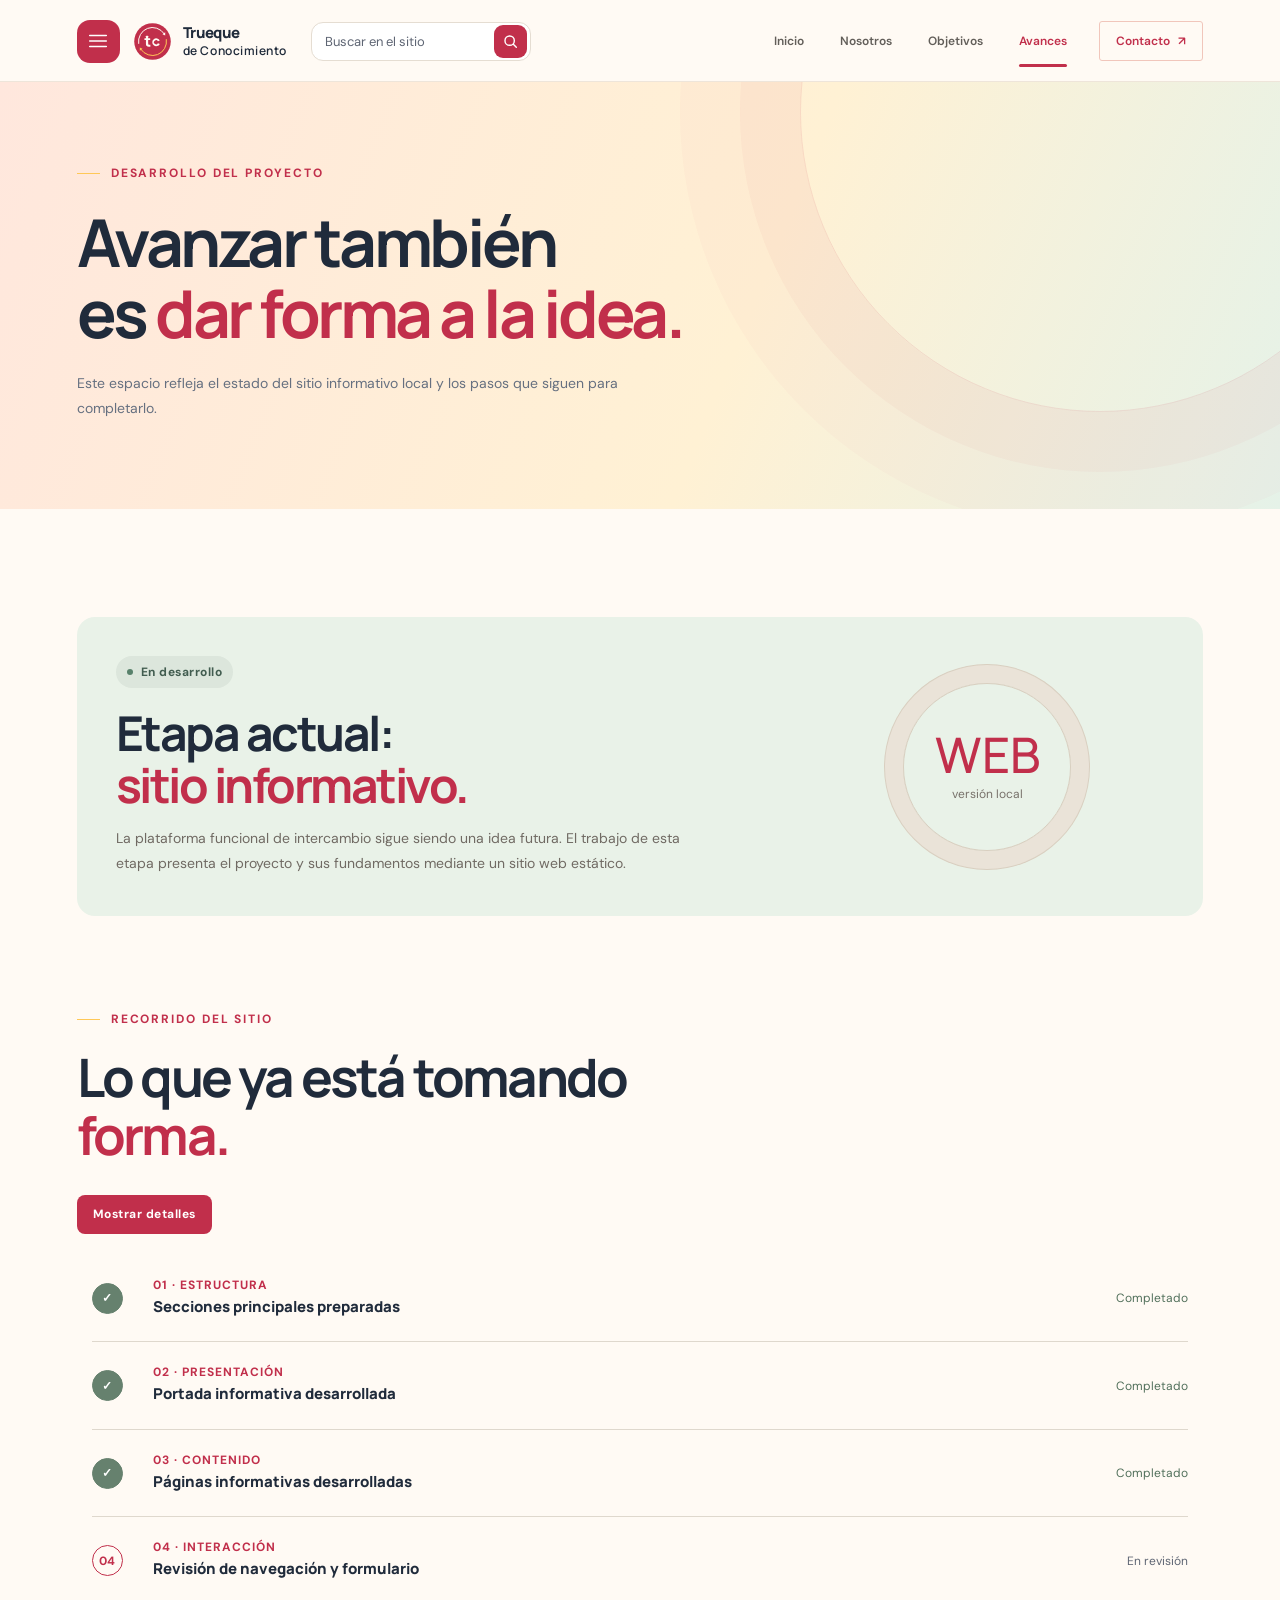
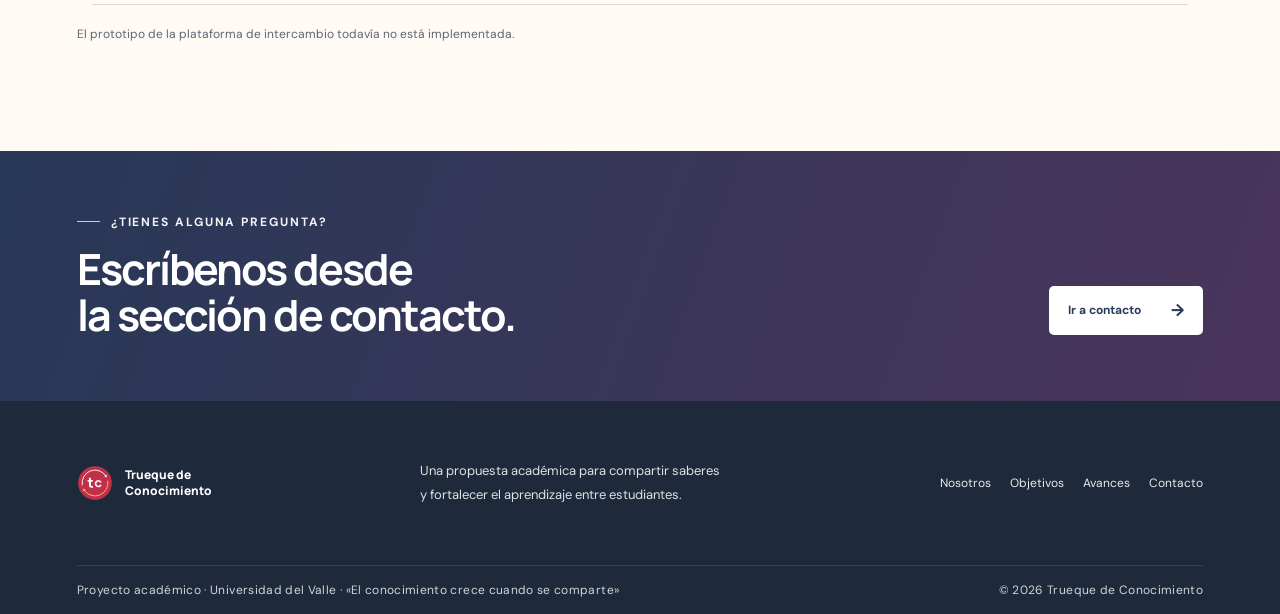
==== commit a78582ff: "Nuevas correcciones en index, tamño de tipografias, logo y slogan" ====
--- a/avances.html
+++ b/avances.html
@@ -25,8 +25,7 @@
       <nav class="site-nav" aria-label="Navegación principal">
         <div class="nav-wrapper container">
           <a class="brand-logo" href="index.html" aria-label="Trueque de Conocimiento, inicio"
-            ><span class="brand-mark" aria-hidden="true">tc</span
-            ><span class="brand-name">Trueque<span>de Conocimiento</span></span></a
+            ><img class="brand-mark-img" src="img/logo/logo-tc.svg" alt="" aria-hidden="true" /><span class="brand-name">Trueque<span>de Conocimiento</span></span></a
           >
           <a
             href="#menu-movil"
@@ -75,7 +74,7 @@
       <ul class="sidenav" id="menu-movil" aria-label="Menú de navegación">
         <li class="mobile-brand">
           <a href="index.html"
-            ><span class="brand-mark" aria-hidden="true">tc</span>Trueque de Conocimiento</a
+            ><img class="brand-mark-img" src="img/logo/logo-tc.svg" alt="" aria-hidden="true" />Trueque de Conocimiento</a
           >
         </li>
         <li><a href="index.html">Inicio</a></li>
@@ -178,8 +177,7 @@
             </article>
           </div>
           <p class="proposal-caption">
-            El prototipo anterior de la plataforma no se presenta como producto funcional ni como
-            avance vigente.
+            El prototipo de la plataforma de intercambio todavía no está implementada.
           </p>
         </div>
       </section>
@@ -198,8 +196,7 @@
     <footer class="site-footer">
       <div class="container footer-main">
         <a class="footer-brand" href="index.html"
-          ><span class="brand-mark" aria-hidden="true">tc</span
-          ><span>Trueque de<br />Conocimiento</span></a
+          ><img class="brand-mark-img" src="img/logo/logo-tc.svg" alt="" aria-hidden="true" /><span>Trueque de<br />Conocimiento</span></a
         >
         <p>
           Una propuesta académica para compartir saberes<br />y fortalecer el aprendizaje entre
@@ -211,7 +208,7 @@
         </nav>
       </div>
       <div class="container footer-bottom">
-        <span>Proyecto académico · Universidad del Valle</span
+        <span>Proyecto académico · Universidad del Valle · «El conocimiento crece cuando se comparte»</span
         ><span>© <span id="current-year">2026</span> Trueque de Conocimiento</span>
       </div>
     </footer>
--- a/css/style.css
+++ b/css/style.css
@@ -3,7 +3,7 @@
   --red-dark: #48243b;
   --red-light: #f16b69;
   --ink: #202b3b;
-  --muted: #727987;
+  --muted: #5e6573;
   --paper: #fffaf4;
   --sand: #f5eee4;
   --green: #247d6d;
@@ -82,7 +82,7 @@
   display: block;
   margin: 0;
   padding: 0;
-  font-size: 10px;
+  font-size: 12px;
   font-weight: 600;
   letter-spacing: 0.55px;
 }
@@ -226,8 +226,8 @@
   align-items: center;
   gap: 11px;
   margin: 0 0 25px;
-  color: rgba(255, 255, 255, 0.78);
-  font-size: 10px;
+  color: rgba(255, 255, 255, 0.94);
+  font-size: 12px;
   font-weight: 700;
   letter-spacing: 1.9px;
   text-transform: uppercase;
@@ -255,7 +255,7 @@
 .hero-description {
   max-width: 475px;
   margin: 24px 0 0;
-  color: rgba(255, 255, 255, 0.82);
+  color: rgba(255, 255, 255, 0.95);
   font-size: 15px;
   line-height: 1.8;
 }
@@ -313,8 +313,8 @@
   align-items: center;
   gap: 12px;
   margin-top: 43px;
-  color: rgba(255, 255, 255, 0.67);
-  font-size: 11px;
+  color: rgba(255, 255, 255, 0.92);
+  font-size: 13px;
 }
 .note-line {
   width: 29px;
@@ -372,7 +372,7 @@
 .art-center span {
   margin-top: -3px;
   font-family: var(--display-font);
-  font-size: 11px;
+  font-size: 13px;
   font-weight: 800;
   line-height: 1.3;
 }
@@ -384,7 +384,7 @@
   border-radius: 2px;
   color: #fff;
   background: rgba(131, 14, 36, 0.38);
-  font-size: 9px;
+  font-size: 12px;
   font-weight: 700;
   letter-spacing: 1.5px;
 }
@@ -431,8 +431,8 @@
   height: 50px;
   align-items: center;
   gap: 13px;
-  color: rgba(255, 255, 255, 0.63);
-  font-size: 9px;
+  color: rgba(255, 255, 255, 0.92);
+  font-size: 12px;
   letter-spacing: 1px;
   text-transform: uppercase;
 }
@@ -482,7 +482,7 @@
 .page-hero > .container > p:last-child {
   max-width: 580px;
   margin: 21px 0 0;
-  color: rgba(255, 255, 255, 0.8);
+  color: rgba(255, 255, 255, 0.95);
   font-size: 14px;
   line-height: 1.8;
 }
@@ -514,11 +514,11 @@
   max-width: 420px;
   margin: 19px 0 0;
   color: #6c675f;
-  font-size: 13px;
+  font-size: 14px;
   line-height: 1.85;
 }
 .purpose-card-dark > p:last-child {
-  color: rgba(255, 255, 255, 0.72);
+  color: rgba(255, 255, 255, 0.90);
 }
 .purpose-number {
   position: absolute;
@@ -567,7 +567,7 @@
 }
 .team-values span {
   color: var(--red);
-  font-size: 10px;
+  font-size: 12px;
   font-weight: 700;
   letter-spacing: 1px;
 }
@@ -581,7 +581,7 @@
   max-width: 280px;
   margin: 0;
   color: #77716a;
-  font-size: 12px;
+  font-size: 14px;
   line-height: 1.75;
 }
 .main-objective {
@@ -602,7 +602,7 @@
   border: 1px solid rgba(255, 255, 255, 0.36);
   border-radius: 50%;
   color: #f0c67c;
-  font-size: 9px;
+  font-size: 12px;
   font-weight: 700;
   letter-spacing: 1px;
   line-height: 1.7;
@@ -634,7 +634,7 @@
 }
 .objective-list article > span:first-child {
   color: var(--red);
-  font-size: 11px;
+  font-size: 13px;
   font-weight: 700;
 }
 .objective-list h3 {
@@ -647,11 +647,11 @@
 .objective-list p {
   margin: 0;
   color: #77716a;
-  font-size: 12px;
+  font-size: 14px;
   line-height: 1.7;
 }
 .objective-symbol {
-  color: #a59c90;
+  color: #68625b;
   font-size: 17px;
   text-align: right;
 }
@@ -690,7 +690,7 @@
   border-radius: 30px;
   color: #425d50;
   background: #dce6dc;
-  font-size: 9px;
+  font-size: 12px;
   font-weight: 700;
   letter-spacing: 0.5px;
 }
@@ -713,7 +713,7 @@
   max-width: 570px;
   margin: 15px 0 0;
   color: #706a63;
-  font-size: 13px;
+  font-size: 14px;
   line-height: 1.85;
 }
 .progress-graphic {
@@ -743,7 +743,7 @@
 .progress-ring span {
   margin-top: 6px;
   color: #77716a;
-  font-size: 10px;
+  font-size: 12px;
 }
 .timeline-heading {
   margin-bottom: 30px;
@@ -766,8 +766,8 @@
   place-items: center;
   border: 1px solid #c9c0b4;
   border-radius: 50%;
-  color: #90887f;
-  font-size: 10px;
+  color: #5e6573;
+  font-size: 12px;
   font-weight: 700;
 }
 .timeline-item.complete .timeline-marker {
@@ -782,7 +782,7 @@
 .timeline-item > div > p {
   margin: 0 0 5px;
   color: var(--red);
-  font-size: 8px;
+  font-size: 12px;
   font-weight: 700;
   letter-spacing: 1px;
 }
@@ -794,12 +794,12 @@
 }
 .timeline-item > div > span {
   color: #77716a;
-  font-size: 11px;
+  font-size: 13px;
   line-height: 1.6;
 }
 .timeline-state {
-  color: #847d74;
-  font-size: 9px;
+  color: #5e6573;
+  font-size: 12px;
 }
 .timeline-item.complete .timeline-state {
   color: #52705b;
@@ -839,7 +839,7 @@
 .contact-note p {
   margin: 0;
   color: #68625b;
-  font-size: 11px;
+  font-size: 13px;
 }
 .contact-form {
   padding: 32px;
@@ -852,7 +852,7 @@
   display: block;
   margin: 0 0 9px;
   color: #48443f;
-  font-size: 11px;
+  font-size: 13px;
   font-weight: 700;
 }
 .contact-form input[type="text"],
@@ -883,14 +883,14 @@
 }
 .contact-form input::placeholder,
 .contact-form textarea::placeholder {
-  color: #a39b91;
+  color: #68625b;
 }
 .field-error {
   display: block;
   min-height: 14px;
   margin-top: 4px;
   color: #a6192e;
-  font-size: 10px;
+  font-size: 12px;
 }
 .contact-form .primary-button {
   border: 0;
@@ -900,7 +900,7 @@
   min-height: 18px;
   margin: 13px 0 0;
   color: #425d50;
-  font-size: 11px;
+  font-size: 13px;
   line-height: 1.6;
 }
 
@@ -1025,8 +1025,8 @@
 }
 .card-index {
   margin: 0 0 8px;
-  color: #948c82;
-  font-size: 8px;
+  color: #5e6573;
+  font-size: 12px;
   font-weight: 700;
   letter-spacing: 1.2px;
 }
@@ -1041,7 +1041,7 @@
   max-width: 270px;
   margin: 0;
   color: #706a63;
-  font-size: 12px;
+  font-size: 14px;
   line-height: 1.8;
 }
 .card-arrow {
@@ -1053,8 +1053,8 @@
 }
 .proposal-caption {
   margin: 19px 0 0;
-  color: #89837c;
-  font-size: 10px;
+  color: #5e6573;
+  font-size: 12px;
 }
 
 .closing-section {
@@ -1106,7 +1106,7 @@
 }
 
 .site-footer {
-  color: rgba(255, 255, 255, 0.78);
+  color: rgba(255, 255, 255, 0.94);
   background: #282725;
 }
 .footer-main {
@@ -1133,8 +1133,8 @@
   background: var(--red-light);
 }
 .footer-main > p {
-  color: rgba(255, 255, 255, 0.58);
-  font-size: 11px;
+  color: rgba(255, 255, 255, 0.86);
+  font-size: 13px;
   line-height: 1.8;
 }
 .footer-main nav {
@@ -1156,8 +1156,8 @@
   height: auto;
   align-items: center;
   padding: 8px 0;
-  color: rgba(255, 255, 255, 0.72);
-  font-size: 10px;
+  color: rgba(255, 255, 255, 0.90);
+  font-size: 12px;
   line-height: normal;
 }
 .footer-main nav a:hover {
@@ -1170,8 +1170,8 @@
   align-items: center;
   justify-content: space-between;
   border-top: 1px solid rgba(255, 255, 255, 0.11);
-  color: rgba(255, 255, 255, 0.45);
-  font-size: 9px;
+  color: rgba(255, 255, 255, 0.80);
+  font-size: 12px;
   letter-spacing: 0.35px;
 }
 
@@ -1248,7 +1248,7 @@
     padding: 62px 0 8px;
   }
   .eyebrow {
-    font-size: 8px;
+    font-size: 12px;
     letter-spacing: 1.35px;
   }
   .hero-copy h1 {
@@ -1265,10 +1265,10 @@
   .primary-button {
     gap: 17px;
     padding: 0 14px;
-    font-size: 11px;
+    font-size: 13px;
   }
   .text-link {
-    font-size: 11px;
+    font-size: 13px;
   }
   .hero-note {
     margin-top: 28px;
@@ -1297,7 +1297,7 @@
   }
   .hero-bottom {
     height: 44px;
-    font-size: 7px;
+    font-size: 12px;
   }
   .section-space {
     padding: 72px 0;
@@ -1358,7 +1358,7 @@
   .footer-bottom {
     min-height: 60px;
     gap: 14px;
-    font-size: 8px;
+    font-size: 12px;
   }
   .page-hero {
     padding: 63px 0 66px;
@@ -1422,7 +1422,7 @@
     font-size: 14px;
   }
   .objective-list p {
-    font-size: 11px;
+    font-size: 14px;
   }
   .page-cta {
     padding: 46px 0;
@@ -1520,7 +1520,7 @@
   color: #687181;
 }
 .hero-note {
-  color: #727987;
+  color: #5e6573;
 }
 .note-line,
 .hero-bottom-rule {
@@ -1576,7 +1576,7 @@
   background: #f16b69;
 }
 .hero-bottom {
-  color: #7d7880;
+  color: #5e6573;
 }
 .intro-section {
   background: #fffaf4;
@@ -1774,8 +1774,8 @@
 }
 .team-photo figcaption {
   padding: 12px 6px 2px;
-  color: #737b88;
-  font-size: 11px;
+  color: #5e6573;
+  font-size: 13px;
   text-align: center;
 }
 .team-role-grid {
@@ -1809,7 +1809,7 @@
 .role-kicker {
   margin: 0 0 13px;
   color: var(--red);
-  font-size: 9px;
+  font-size: 12px;
   font-weight: 800;
   letter-spacing: 1.3px;
 }
@@ -1830,7 +1830,7 @@
   margin: 8px 0;
   padding-left: 15px;
   color: #4e5967;
-  font-size: 11px;
+  font-size: 13px;
   line-height: 1.5;
 }
 .team-role-card li::before {
@@ -1845,8 +1845,8 @@
 }
 .roles-note {
   margin: 14px 0 0;
-  color: #777987;
-  font-size: 10px;
+  color: #5e6573;
+  font-size: 12px;
   text-align: right;
 }
 .objective-collapsible.collapsible {
@@ -1885,7 +1885,7 @@
   border-radius: 11px;
   color: #fff;
   background: var(--red);
-  font-size: 10px;
+  font-size: 12px;
 }
 .objective-chevron {
   margin-left: auto;
@@ -1901,7 +1901,7 @@
   border: 0;
   color: #626e7b;
   background: #fffaf4;
-  font-size: 12px;
+  font-size: 14px;
   line-height: 1.8;
 }
 .advance-controls {
@@ -1918,7 +1918,7 @@
   color: #fff;
   background: var(--red);
   font-family: var(--body-font);
-  font-size: 10px;
+  font-size: 12px;
   font-weight: 700;
   line-height: 39px;
   text-transform: none;
@@ -2036,7 +2036,7 @@
   background: transparent;
   box-shadow: none !important;
   font-family: var(--body-font);
-  font-size: 11px;
+  font-size: 13px;
 }
 .site-nav .site-search input[type="search"]:focus {
   border: 0 !important;
@@ -2044,7 +2044,7 @@
   box-shadow: none !important;
 }
 .site-nav .site-search input[type="search"]::placeholder {
-  color: #8d929c;
+  color: #5e6573;
 }
 .site-nav .site-search button {
   display: grid;
@@ -2109,19 +2109,19 @@
   margin-bottom: 4px;
   color: var(--red-dark);
   font-family: var(--display-font);
-  font-size: 11px;
+  font-size: 13px;
 }
 .search-result span {
   display: block;
   color: #687181;
-  font-size: 10px;
+  font-size: 12px;
   line-height: 1.55;
 }
 .search-empty {
   margin: 0;
   padding: 12px;
   color: #687181;
-  font-size: 11px;
+  font-size: 13px;
   line-height: 1.6;
 }
 .site-nav .sidenav-trigger {
@@ -2160,10 +2160,10 @@
   }
   .site-nav .site-search input[type="search"] {
     padding-left: 9px;
-    font-size: 10px;
+    font-size: 12px;
   }
   .site-nav .site-search input[type="search"]::placeholder {
-    color: #8d929c;
+    color: #5e6573;
   }
   .site-nav .sidenav-trigger {
     margin-left: 8px;
@@ -2305,7 +2305,7 @@
 }
 .team-layout .team-role-card li {
   margin: 6px 0;
-  font-size: 10px;
+  font-size: 12px;
 }
 .team-layout .role-number {
   top: 8px;
@@ -2405,3 +2405,17 @@
     position: static;
   }
 }
+
+/* Logo SVG de marca */
+.brand-mark-img {
+  display: block;
+  width: 39px;
+  height: 39px;
+  flex: 0 0 39px;
+  border-radius: 50%;
+}
+.footer-brand .brand-mark-img {
+  width: 36px;
+  height: 36px;
+  flex: 0 0 36px;
+}
